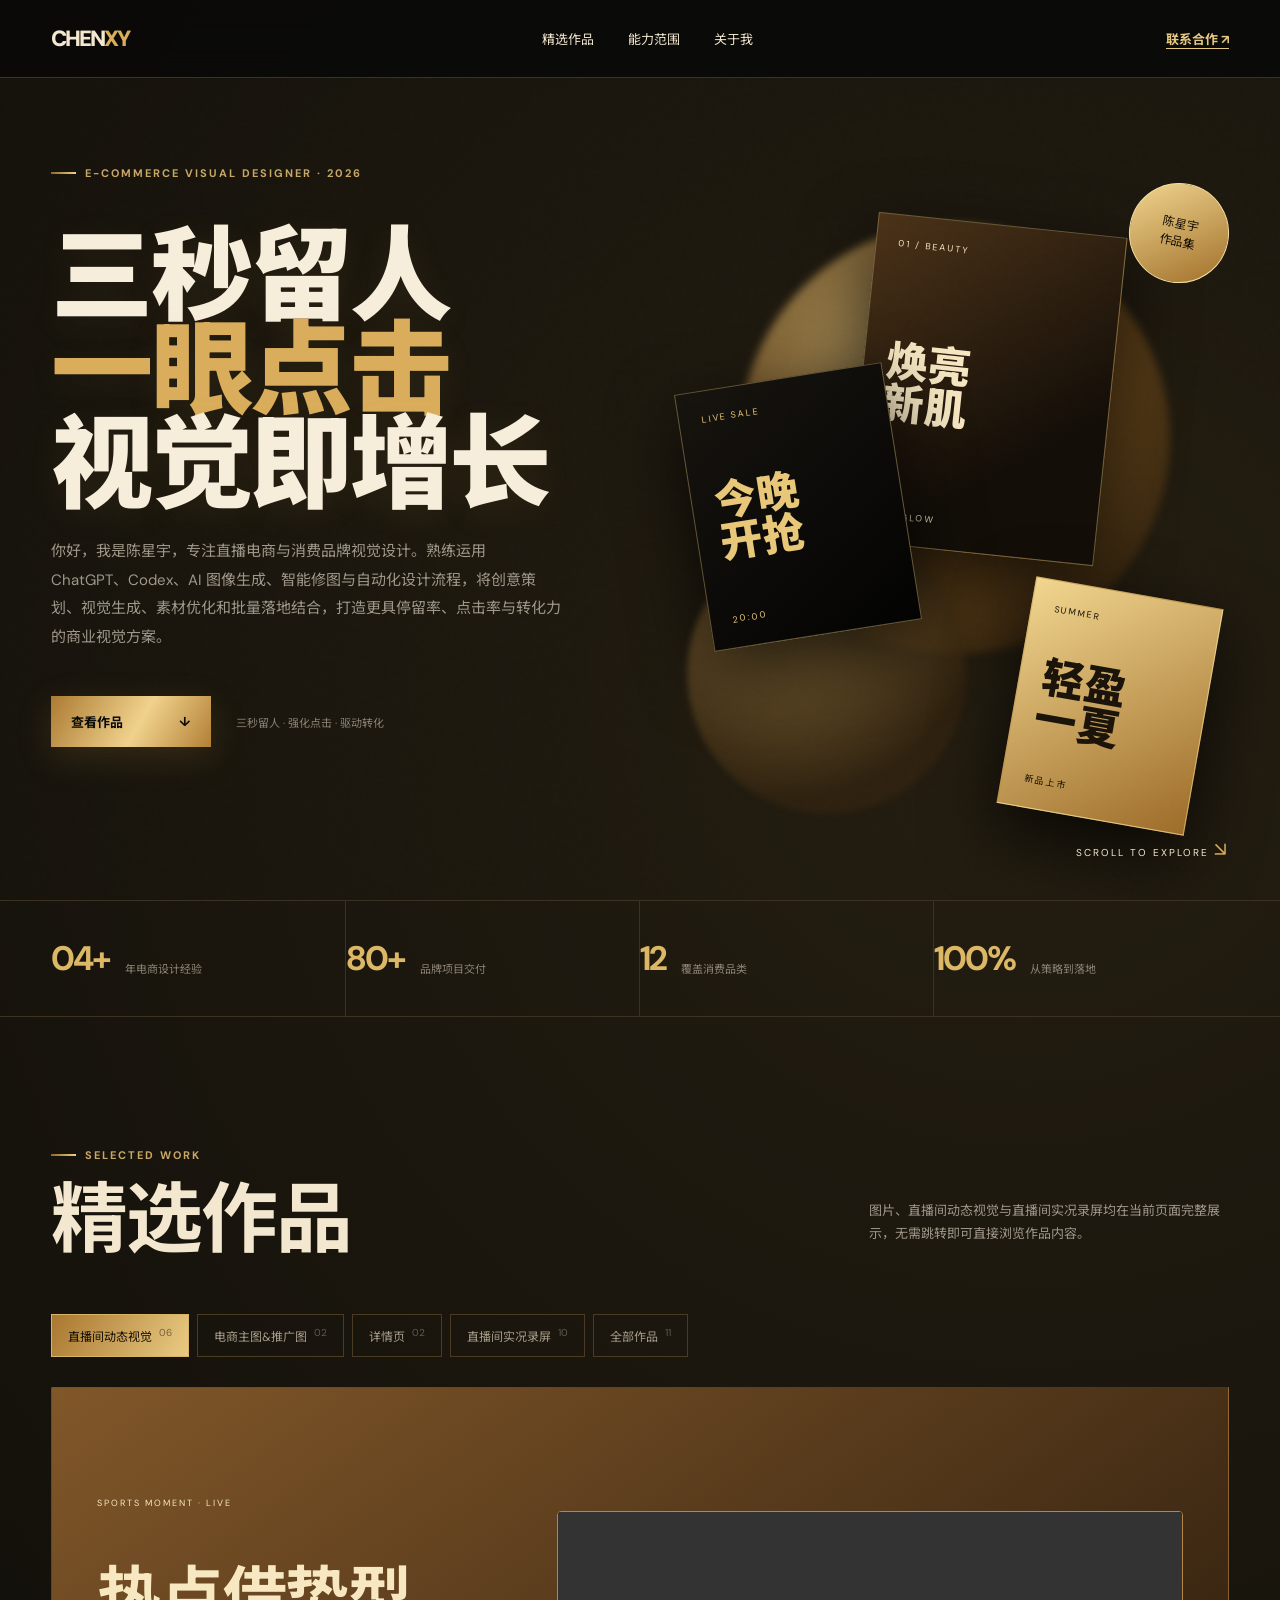
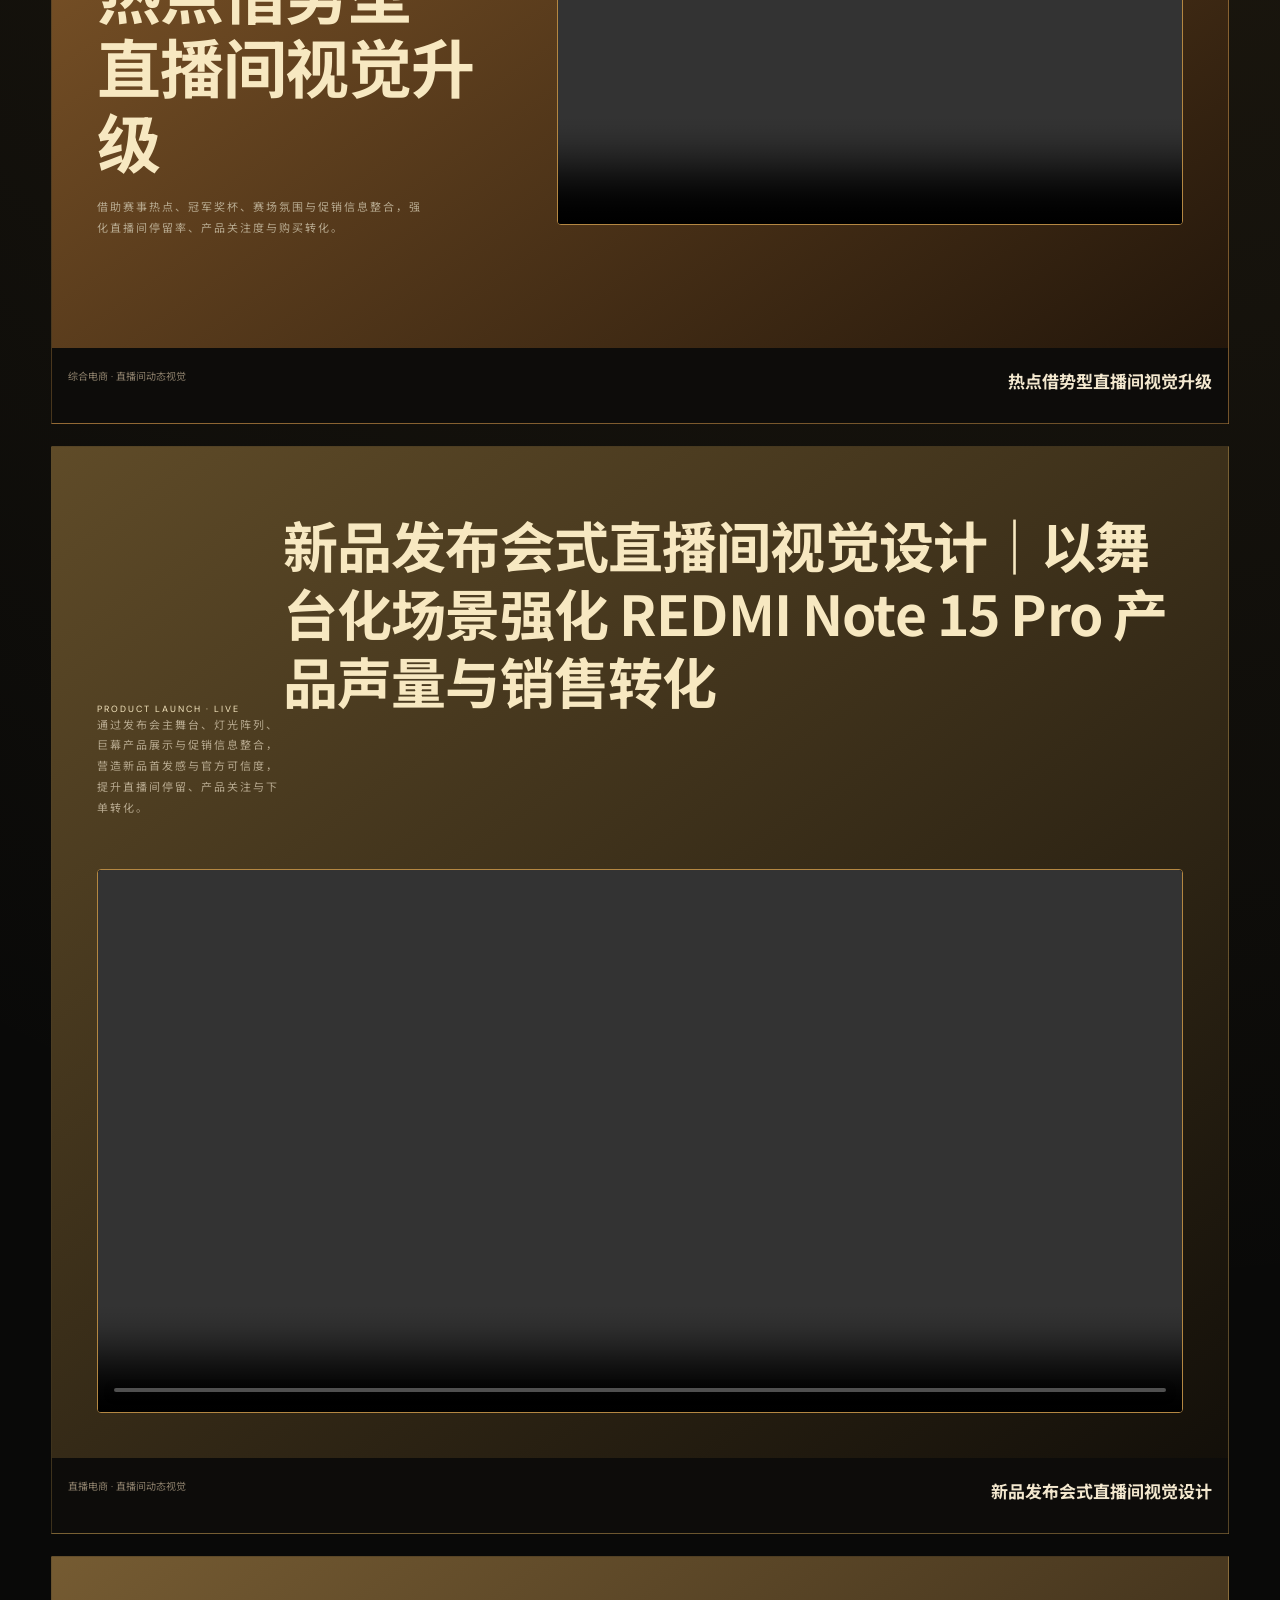
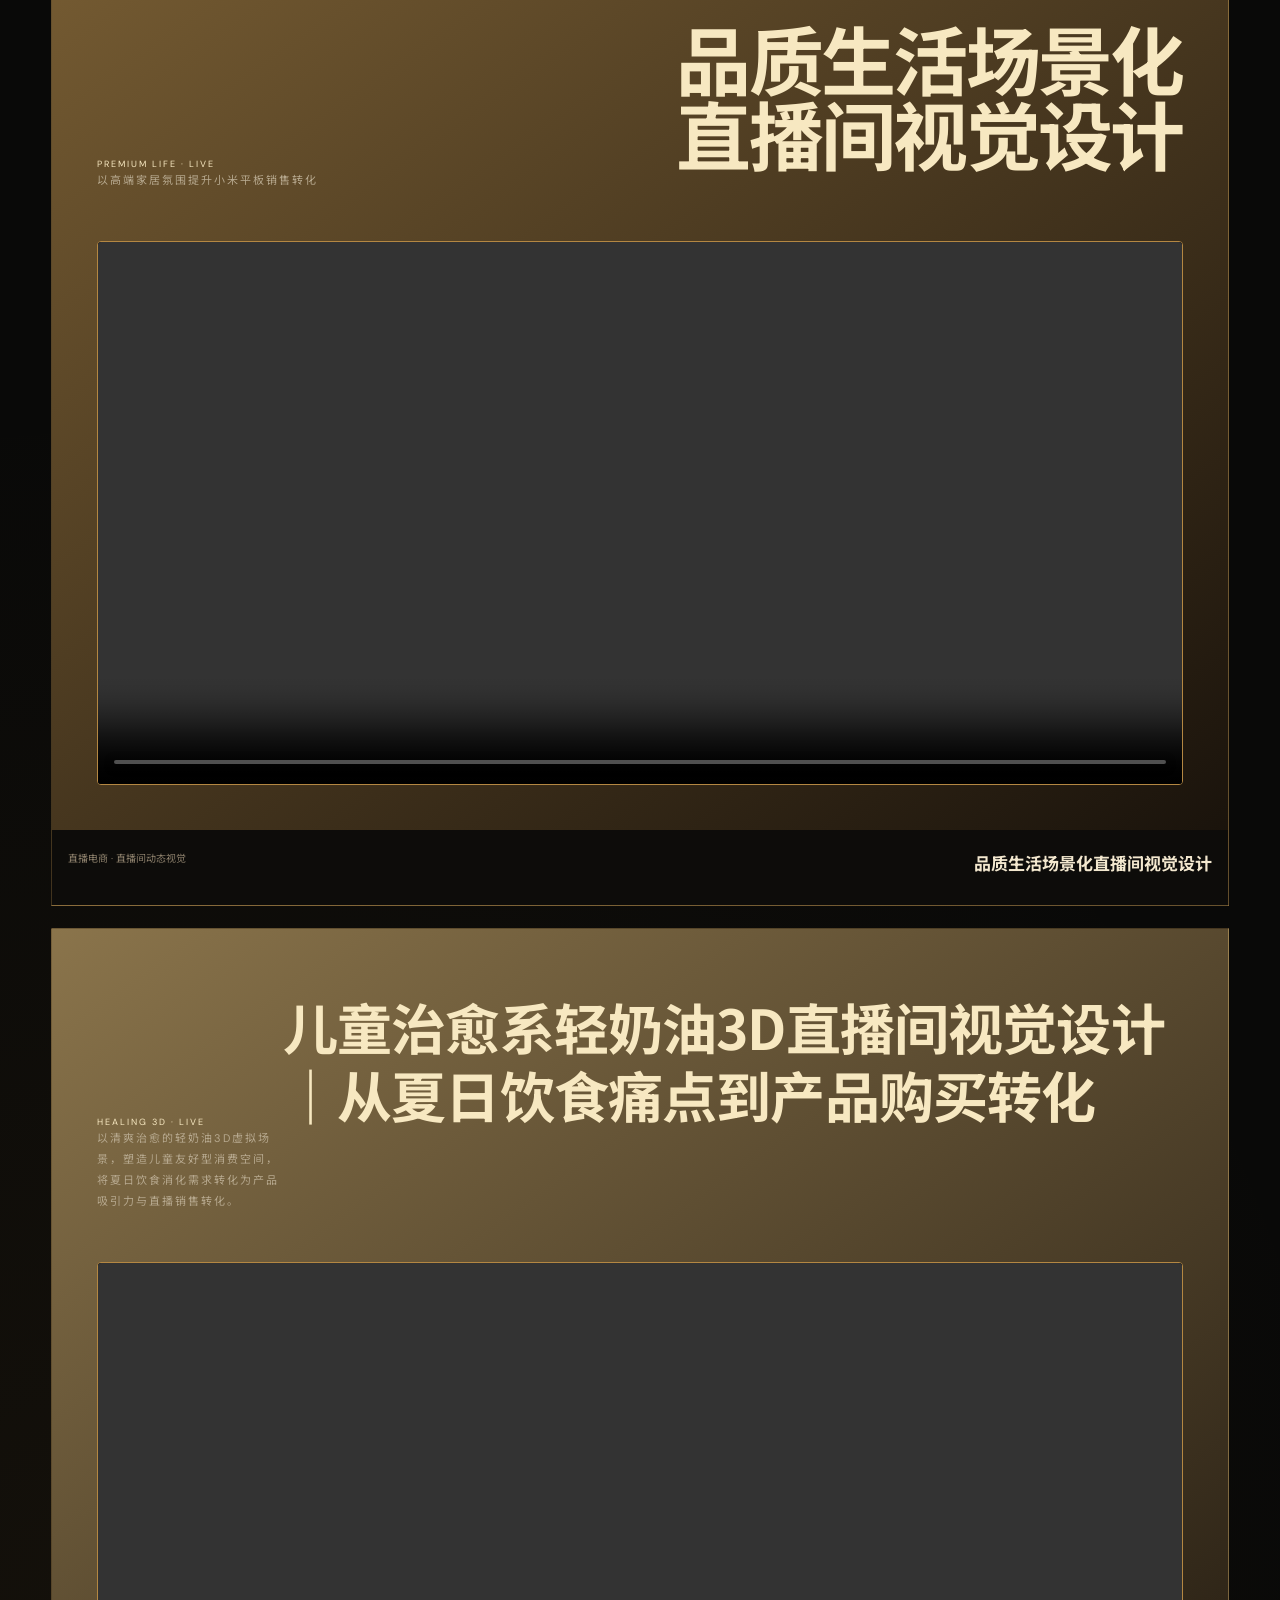
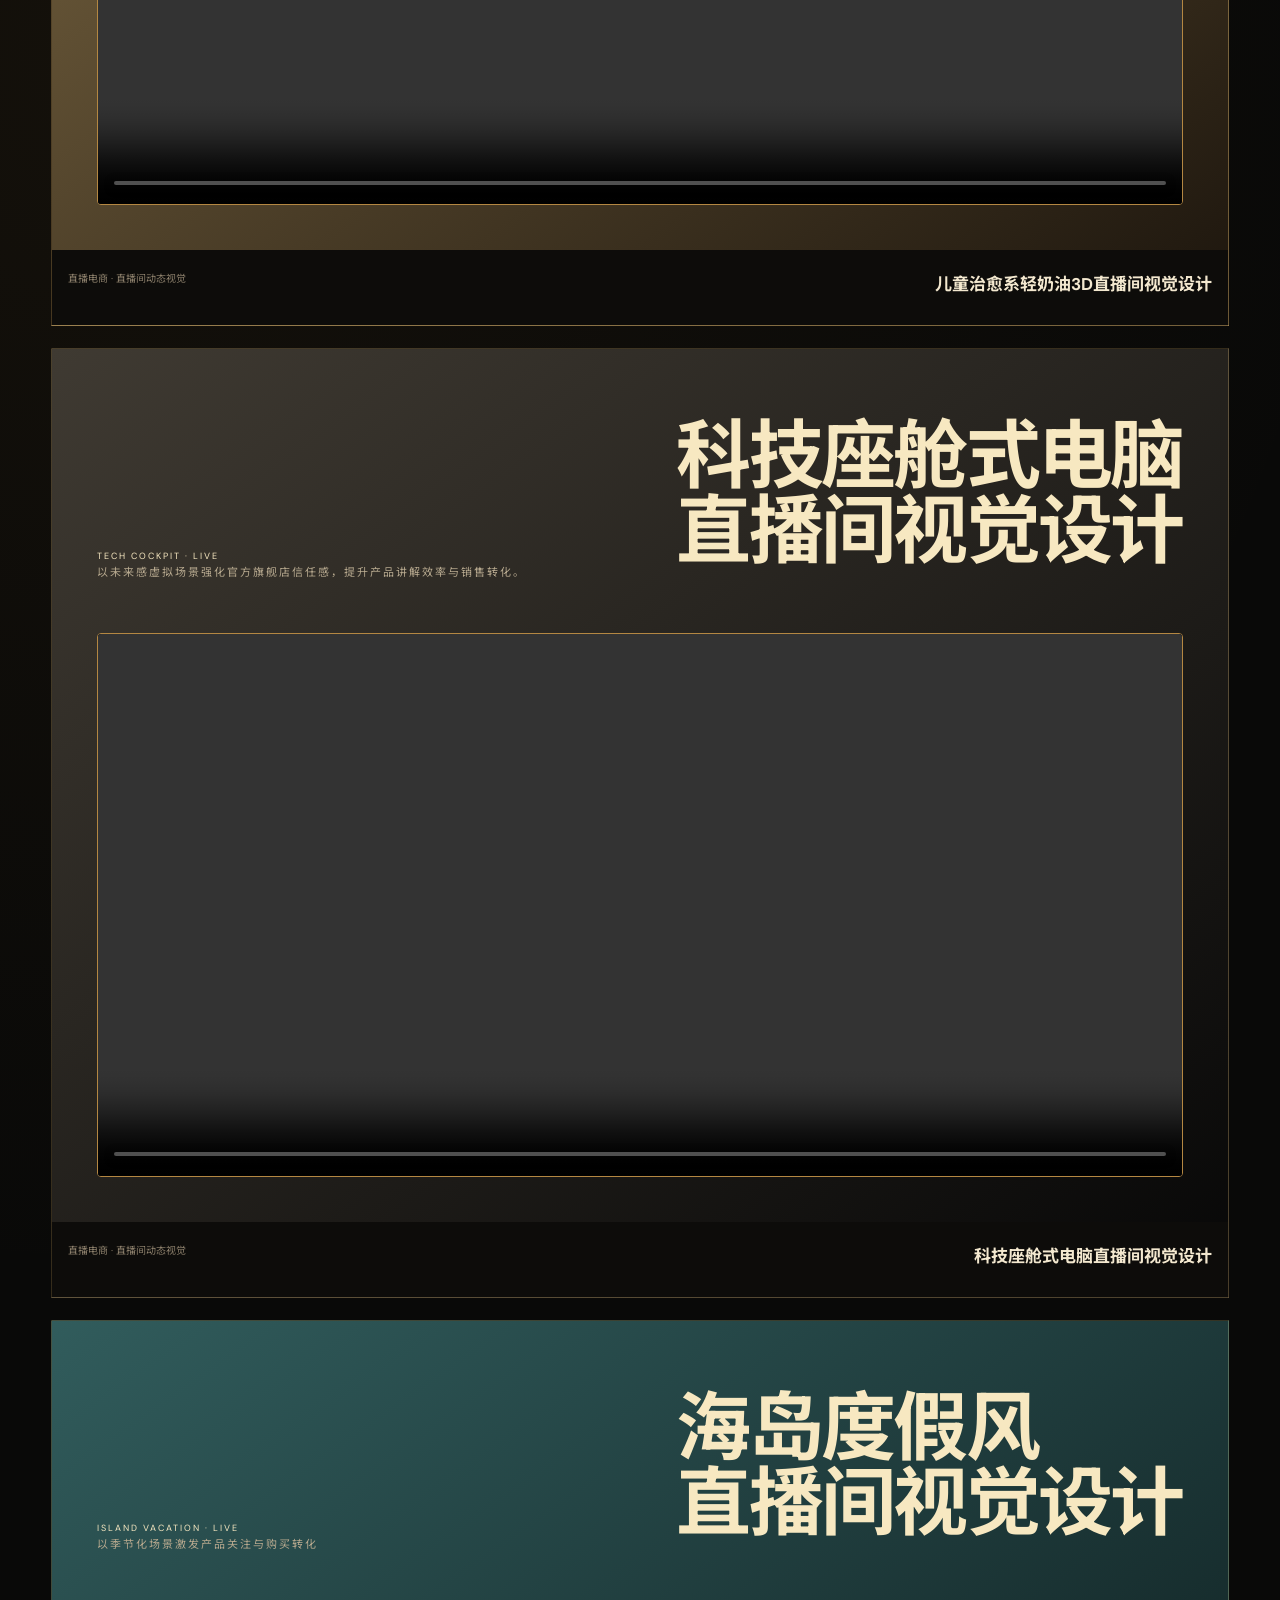
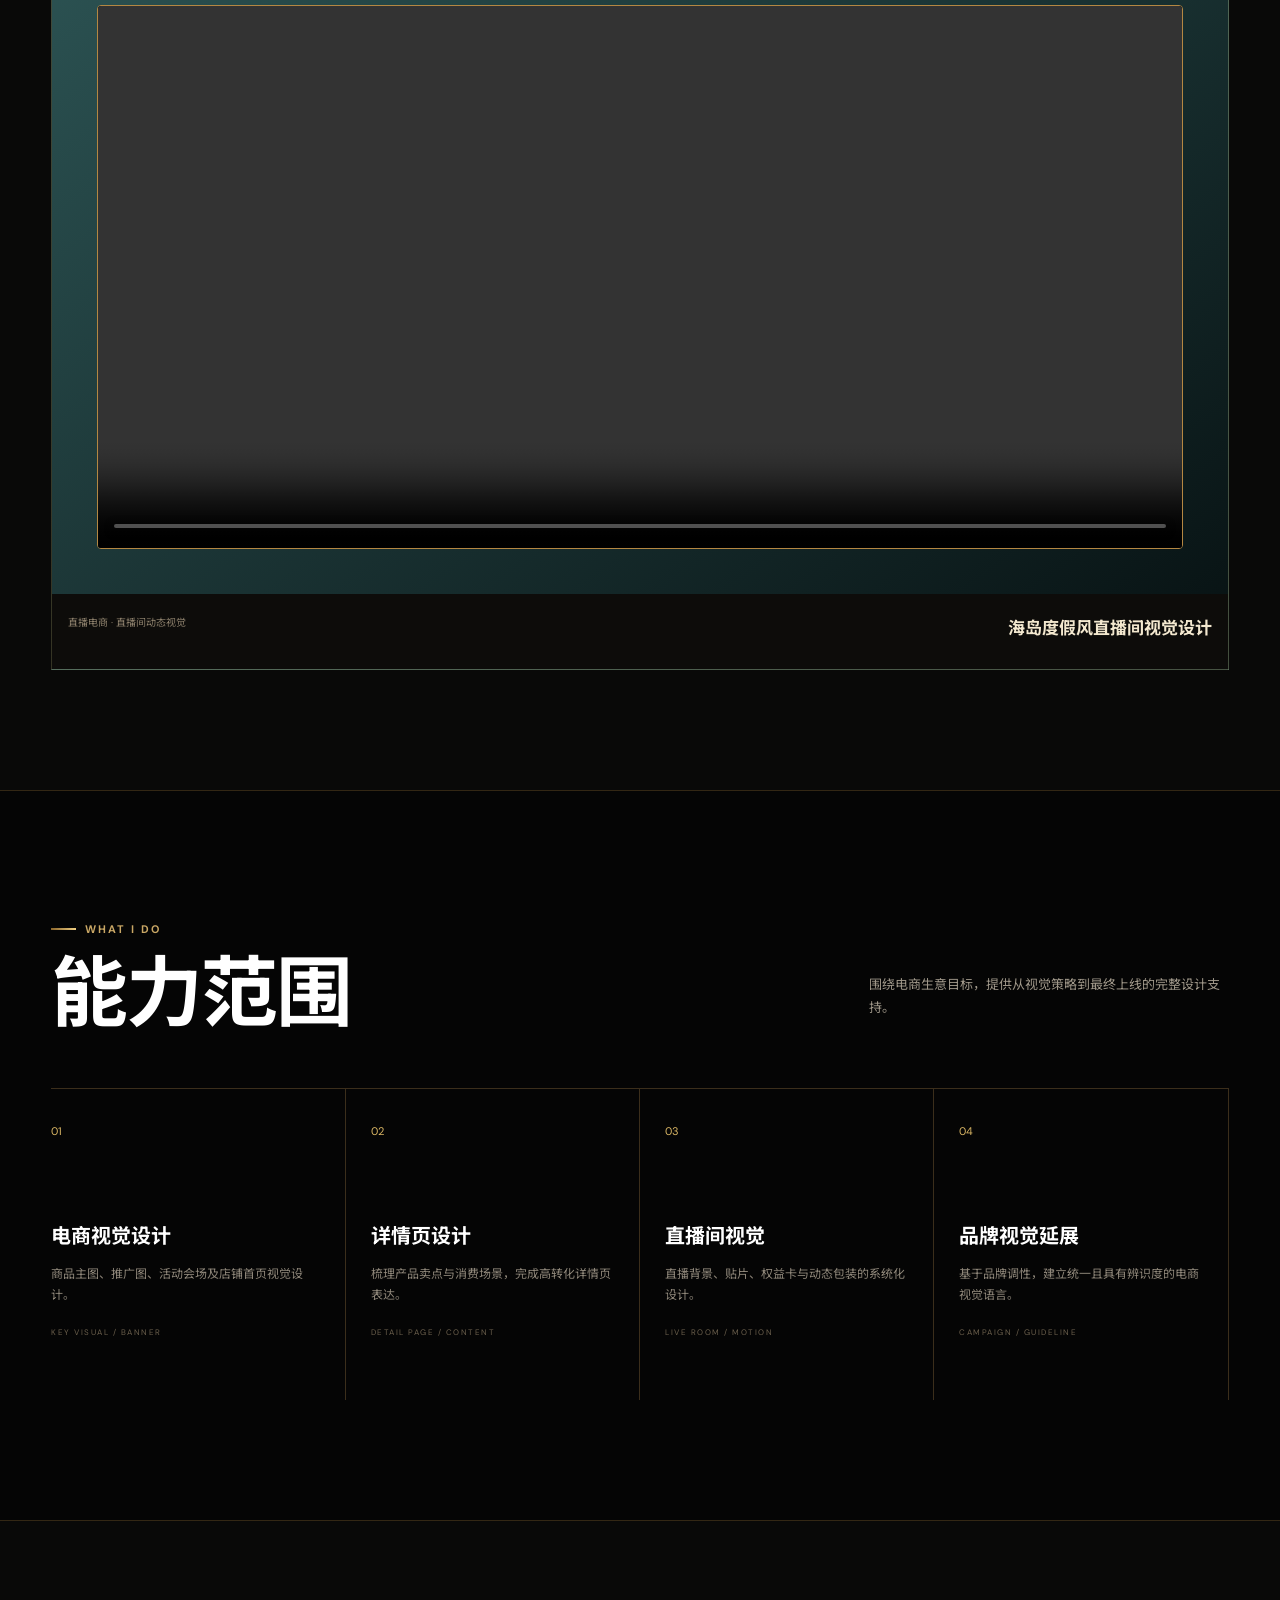
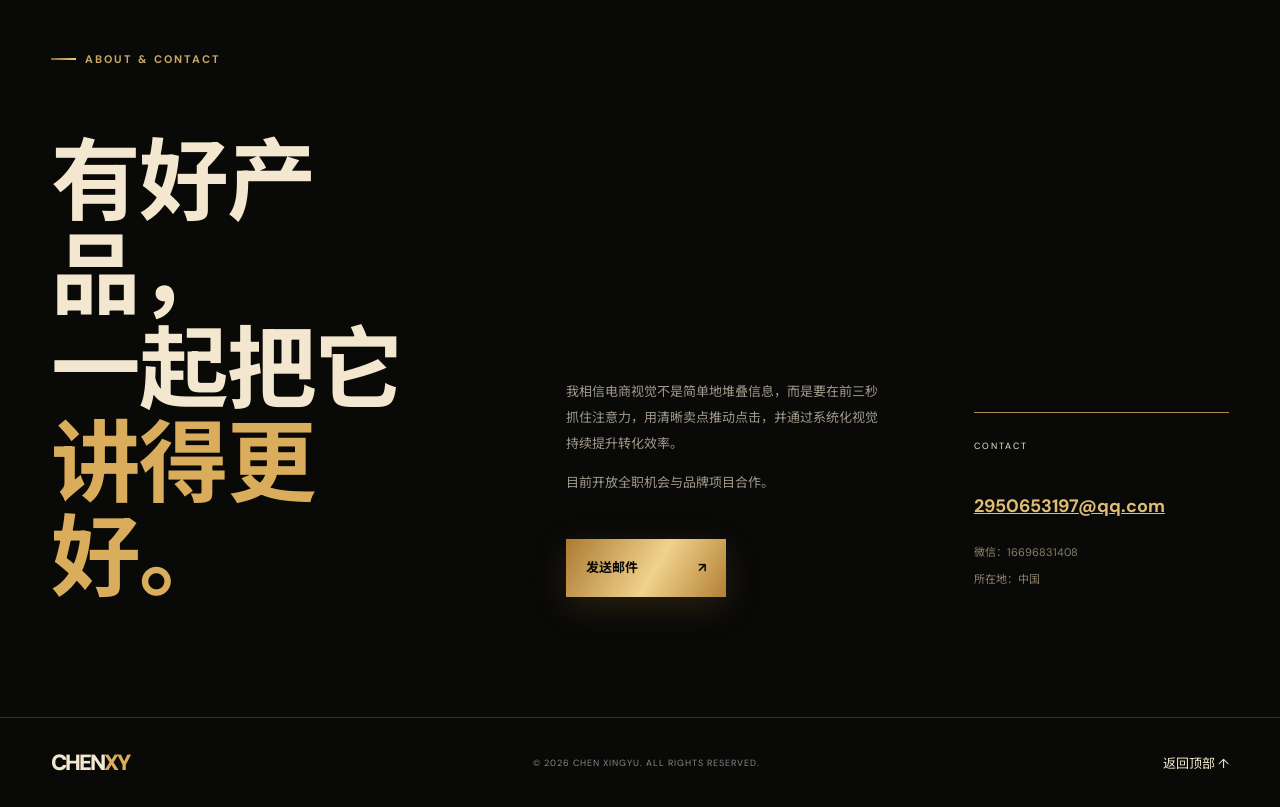
==== old/index.html @ 59b69194 "Add old portfolio version page" ====
<!DOCTYPE html>
<html lang="zh-CN">
<head>
  <meta charset="UTF-8">
  <meta name="viewport" content="width=device-width, initial-scale=1.0">
  <meta name="description" content="陈星宇｜直播电商与消费品牌视觉设计作品集">
  <title>陈星宇｜电商视觉设计作品集</title>
  <link rel="preconnect" href="https://fonts.googleapis.com">
  <link rel="preconnect" href="https://fonts.gstatic.com" crossorigin>
  <link href="https://fonts.googleapis.com/css2?family=DM+Sans:wght@400;500;600;700&family=Noto+Sans+SC:wght@400;500;600;700;900&display=swap" rel="stylesheet">
  <link rel="stylesheet" href="styles.css">
  <link rel="stylesheet" href="gold-theme.css?v=20260617-contact">
</head>
<body>
  <div class="noise"></div>
  <header class="nav-wrap">
    <a class="logo" href="#top">CHEN<span>XY</span></a>
    <nav>
      <a href="#work">精选作品</a>
      <a href="#service">能力范围</a>
      <a href="#about">关于我</a>
    </nav>
    <a class="contact-link" href="#contact" data-contact-open>联系合作 ↗</a>
  </header>

  <main id="top">
    <section class="hero">
      <div class="hero-copy">
        <p class="eyebrow"><span></span> E-COMMERCE VISUAL DESIGNER · 2026</p>
        <h1>三秒留人<br><em>一眼点击</em><br>视觉即增长</h1>
        <p class="intro">你好，我是陈星宇，专注直播电商与消费品牌视觉设计。熟练运用 ChatGPT、Codex、AI 图像生成、智能修图与自动化设计流程，将创意策划、视觉生成、素材优化和批量落地结合，打造更具停留率、点击率与转化力的商业视觉方案。</p>
        <div class="hero-actions">
          <a class="primary-btn" href="#work" data-jump-filter="video">查看作品 <b>↓</b></a>
          <span>三秒留人 · 强化点击 · 驱动转化</span>
        </div>
      </div>
      <div class="hero-visual" aria-label="作品视觉拼贴">
        <div class="orb orb-one"></div>
        <div class="orb orb-two"></div>
        <div class="float-card card-a">
          <span>01 / BEAUTY</span>
          <strong>焕亮<br>新肌</strong>
          <i>NEW GLOW</i>
        </div>
        <div class="float-card card-b">
          <span>LIVE SALE</span>
          <strong>今晚<br>开抢</strong>
          <i>20:00</i>
        </div>
        <div class="float-card card-c">
          <span>SUMMER</span>
          <strong>轻盈<br>一夏</strong>
          <i>新品上市</i>
        </div>
        <div class="hero-stamp">陈星宇<br>作品集</div>
      </div>
      <div class="scroll-note">SCROLL TO EXPLORE <span>↘</span></div>
    </section>

    <section class="numbers" aria-label="工作数据">
      <div><strong>04+</strong><span>年电商设计经验</span></div>
      <div><strong>80+</strong><span>品牌项目交付</span></div>
      <div><strong>12</strong><span>覆盖消费品类</span></div>
      <div><strong>100%</strong><span>从策略到落地</span></div>
    </section>

    <section class="work-section" id="work">
      <div class="section-head">
        <div>
          <p class="eyebrow"><span></span> SELECTED WORK</p>
          <h2>精选作品</h2>
        </div>
        <p>图片、直播间动态视觉与直播间实况录屏均在当前页面完整展示，无需跳转即可直接浏览作品内容。</p>
      </div>

      <div class="filters" role="tablist">
        <button class="active" data-filter="video">直播间动态视觉 <sup>06</sup></button>
        <button data-filter="keyvisual">电商主图&推广图 <sup>02</sup></button>
        <button data-filter="detail">详情页 <sup>02</sup></button>
        <button data-filter="liveScene">直播间实况录屏 <sup>10</sup></button>
        <button data-filter="all">全部作品 <sup>11</sup></button>
      </div>

      <div class="project-grid">
        <article class="project project-wide detail-page-project" data-category="detail">
          <div class="detail-page-showcase">
            <div class="detail-page-copy">
              <small>DETAIL PAGE · 3C DIGITAL</small>
              <b>3C数码详情页长图合集</b>
              <span>覆盖游戏本、商务本与高性能笔记本详情页，将产品卖点、硬件参数、场景利益点与购买理由进行长图化整合展示。</span>
            </div>
            <div class="detail-page-frame">
              <img src="../assets/detail-page-01.png" alt="3C 数码产品详情页长图合集">
            </div>
          </div>
          <div class="project-info"><span>3C数码 · 详情页</span><strong>笔记本电脑产品详情页长图合集</strong><i>↗</i></div>
        </article>

        <article class="project project-wide detail-carousel-project" data-category="detail">
          <div class="detail-carousel-showcase" data-carousel data-carousel-type="detail">
            <div class="detail-page-copy">
              <small>DETAIL PAGE · CAROUSEL</small>
              <b>3C详情页独立轮播</b>
              <span>外星人、戴尔、REDMI 等产品详情页长图展示，支持左右切换，并可在图片区域内滚动查看完整内容。</span>
            </div>
            <div class="detail-page-carousel-frame">
              <button class="carousel-arrow carousel-prev" type="button" aria-label="上一张">‹</button>
              <div class="detail-page-frame carousel-detail-frame">
                <img class="carousel-image" src="../assets/detail-carousel-01.png" alt="3C 产品详情页轮播展示">
              </div>
              <button class="carousel-arrow carousel-next" type="button" aria-label="下一张">›</button>
            </div>
            <div class="carousel-foot">
              <span class="carousel-count">01 / 04</span>
              <span class="drag-hint">上下拖拽查看完整长图</span>
              <div class="carousel-dots" aria-hidden="true"></div>
            </div>
          </div>
          <div class="project-info"><span>3C数码 · 详情页</span><strong>3C产品详情页长图轮播</strong><i>↗</i></div>
        </article>

        <article class="project project-wide live-scene-project" data-category="liveScene">
          <div class="live-scene-player" data-video-player>
            <div class="carousel-head">
              <small>LIVE ROOM · REAL RECORDING</small>
              <div>
                <b>直播间实况录屏</b>
                <span>真实直播间画面录屏合集，展示直播间视觉在实际售卖场景中的呈现效果。</span>
              </div>
            </div>
            <div class="live-scene-stage">
              <button class="carousel-arrow video-prev" type="button" aria-label="上一个视频">‹</button>
              <video class="live-scene-video" controls preload="metadata" playsinline>
                <source src="../assets/live-scene-01.mp4" type="video/mp4">
                当前浏览器不支持视频播放。
              </video>
              <button class="carousel-arrow video-next" type="button" aria-label="下一个视频">›</button>
            </div>
            <div class="carousel-foot">
              <span class="video-count">01 / 10</span>
              <span class="drag-hint">左右切换录屏，点击播放按钮观看</span>
              <div class="video-dots" aria-hidden="true"></div>
            </div>
          </div>
          <div class="project-info"><span>直播电商 · 直播间实况录屏</span><strong>直播间实况录屏合集</strong><i>↗</i></div>
        </article>

        <article class="project project-wide promo-carousel-project" data-category="keyvisual">
          <div class="promo-carousel" data-carousel data-carousel-type="promo">
            <div class="carousel-head">
              <small>KEY VISUAL · PROMOTION</small>
              <div>
                <b>电商主图&推广图</b>
                <span>3C数码推广图轮播展示</span>
              </div>
            </div>
            <div class="carousel-stage">
              <button class="carousel-arrow carousel-prev" type="button" aria-label="上一张">‹</button>
              <img class="carousel-image" src="../assets/promo-01.png" alt="电商主图与推广图展示">
              <button class="carousel-arrow carousel-next" type="button" aria-label="下一张">›</button>
            </div>
            <div class="carousel-foot">
              <span class="carousel-count">01 / 07</span>
              <div class="carousel-dots" aria-hidden="true"></div>
            </div>
          </div>
          <div class="project-info"><span>数码科技 · 电商主图&推广图</span><strong>小米 / REDMI 平板系列推广图轮播</strong><i>↗</i></div>
        </article>

        <article class="project project-wide promo-carousel-project main-carousel-project" data-category="keyvisual">
          <div class="promo-carousel" data-carousel data-carousel-type="main">
            <div class="carousel-head">
              <small>3C MAIN IMAGE · PRODUCT</small>
              <div>
                <b>3C主图轮播</b>
                <span>笔记本 / 平板电脑电商主图轮播展示</span>
              </div>
            </div>
            <div class="carousel-stage">
              <button class="carousel-arrow carousel-prev" type="button" aria-label="上一张">‹</button>
              <img class="carousel-image" src="../assets/main-visual-01.png" alt="3C 电商主图展示">
              <button class="carousel-arrow carousel-next" type="button" aria-label="下一张">›</button>
            </div>
            <div class="carousel-foot">
              <span class="carousel-count">01 / 07</span>
              <div class="carousel-dots" aria-hidden="true"></div>
            </div>
          </div>
          <div class="project-info"><span>数码科技 · 电商主图&推广图</span><strong>3C笔记本 / 平板电脑主图轮播</strong><i>↗</i></div>
        </article>

        <article class="project project-wide red direct-video" data-category="video">
          <div class="mock-video portrait-showcase">
            <div class="video-copy"><small>SPORTS MOMENT · LIVE</small><b>热点借势型<br>直播间视觉升级</b><span>借助赛事热点、冠军奖杯、赛场氛围与促销信息整合，强化直播间停留率、产品关注度与购买转化。</span></div>
            <div class="screen"><video class="recording-video" controls autoplay muted loop preload="metadata" playsinline><source src="../assets/live-recording.mp4" type="video/mp4">当前浏览器不支持视频播放。</video></div>
          </div>
          <div class="project-info"><span>综合电商 · 直播间动态视觉</span><strong>热点借势型直播间视觉升级</strong><i>↗</i></div>
        </article>

        <article class="project project-wide recording-two direct-video" data-category="video">
          <div class="mock-video landscape-showcase">
            <div class="video-copy"><small>PRODUCT LAUNCH · LIVE</small><b>新品发布会式直播间视觉设计｜以舞台化场景强化 REDMI Note 15 Pro 产品声量与销售转化</b><span>通过发布会主舞台、灯光阵列、巨幕产品展示与促销信息整合，营造新品首发感与官方可信度，提升直播间停留、产品关注与下单转化。</span></div>
            <div class="screen"><video class="recording-video" controls autoplay muted loop preload="metadata" playsinline><source src="../assets/live-recording-02.mp4" type="video/mp4">当前浏览器不支持视频播放。</video></div>
          </div>
          <div class="project-info"><span>直播电商 · 直播间动态视觉</span><strong>新品发布会式直播间视觉设计</strong><i>↗</i></div>
        </article>

        <article class="project project-wide recording-three direct-video" data-category="video">
          <div class="mock-video landscape-showcase">
            <div class="video-copy"><small>PREMIUM LIFE · LIVE</small><b>品质生活场景化<br>直播间视觉设计</b><span>以高端家居氛围提升小米平板销售转化</span></div>
            <div class="screen"><video class="recording-video" controls autoplay muted loop preload="metadata" playsinline><source src="../assets/live-visual-03.mp4" type="video/mp4">当前浏览器不支持视频播放。</video></div>
          </div>
          <div class="project-info"><span>直播电商 · 直播间动态视觉</span><strong>品质生活场景化直播间视觉设计</strong><i>↗</i></div>
        </article>

        <article class="project project-wide recording-four direct-video" data-category="video">
          <div class="mock-video landscape-showcase long-title-showcase">
            <div class="video-copy"><small>HEALING 3D · LIVE</small><b>儿童治愈系轻奶油3D直播间视觉设计｜从夏日饮食痛点到产品购买转化</b><span>以清爽治愈的轻奶油3D虚拟场景，塑造儿童友好型消费空间，将夏日饮食消化需求转化为产品吸引力与直播销售转化。</span></div>
            <div class="screen"><video class="recording-video" controls autoplay muted loop preload="metadata" playsinline><source src="../assets/live-visual-04.mp4" type="video/mp4">当前浏览器不支持视频播放。</video></div>
          </div>
          <div class="project-info"><span>直播电商 · 直播间动态视觉</span><strong>儿童治愈系轻奶油3D直播间视觉设计</strong><i>↗</i></div>
        </article>

        <article class="project project-wide recording-five direct-video" data-category="video">
          <div class="mock-video landscape-showcase">
            <div class="video-copy"><small>TECH COCKPIT · LIVE</small><b>科技座舱式电脑<br>直播间视觉设计</b><span>以未来感虚拟场景强化官方旗舰店信任感，提升产品讲解效率与销售转化。</span></div>
            <div class="screen"><video class="recording-video" controls autoplay muted loop preload="metadata" playsinline><source src="../assets/live-visual-05.mp4" type="video/mp4">当前浏览器不支持视频播放。</video></div>
          </div>
          <div class="project-info"><span>直播电商 · 直播间动态视觉</span><strong>科技座舱式电脑直播间视觉设计</strong><i>↗</i></div>
        </article>

        <article class="project project-wide recording-six direct-video" data-category="video">
          <div class="mock-video landscape-showcase">
            <div class="video-copy"><small>ISLAND VACATION · LIVE</small><b>海岛度假风<br>直播间视觉设计</b><span>以季节化场景激发产品关注与购买转化</span></div>
            <div class="screen"><video class="recording-video" controls autoplay muted loop preload="metadata" playsinline><source src="../assets/live-visual-06.mp4" type="video/mp4">当前浏览器不支持视频播放。</video></div>
          </div>
          <div class="project-info"><span>直播电商 · 直播间动态视觉</span><strong>海岛度假风直播间视觉设计</strong><i>↗</i></div>
        </article>

      </div>
    </section>

    <section class="service-section" id="service">
      <div class="section-head light">
        <div><p class="eyebrow"><span></span> WHAT I DO</p><h2>能力范围</h2></div>
        <p>围绕电商生意目标，提供从视觉策略到最终上线的完整设计支持。</p>
      </div>
      <div class="services">
        <article><em>01</em><h3>电商视觉设计</h3><p>商品主图、推广图、活动会场及店铺首页视觉设计。</p><span>KEY VISUAL / BANNER</span></article>
        <article><em>02</em><h3>详情页设计</h3><p>梳理产品卖点与消费场景，完成高转化详情页表达。</p><span>DETAIL PAGE / CONTENT</span></article>
        <article><em>03</em><h3>直播间视觉</h3><p>直播背景、贴片、权益卡与动态包装的系统化设计。</p><span>LIVE ROOM / MOTION</span></article>
        <article><em>04</em><h3>品牌视觉延展</h3><p>基于品牌调性，建立统一且具有辨识度的电商视觉语言。</p><span>CAMPAIGN / GUIDELINE</span></article>
      </div>
    </section>

    <section class="about-section" id="about">
      <p class="eyebrow"><span></span> ABOUT & CONTACT</p>
      <div class="about-grid">
        <h2>有好产品，<br>一起把它<br><em>讲得更好。</em></h2>
        <div class="about-copy">
          <p>我相信电商视觉不是简单地堆叠信息，而是要在前三秒抓住注意力，用清晰卖点推动点击，并通过系统化视觉持续提升转化效率。</p>
          <p>目前开放全职机会与品牌项目合作。</p>
          <a class="primary-btn" href="#contact" data-contact-open>发送邮件 <b>↗</b></a>
        </div>
        <div class="contact-card">
          <span>CONTACT</span>
          <a href="mailto:2950653197@qq.com">2950653197@qq.com</a>
          <p>微信：16696831408</p>
          <p>所在地：中国</p>
        </div>
      </div>
    </section>
  </main>

  <footer><a class="logo" href="#top">CHEN<span>XY</span></a><p>© 2026 CHEN XINGYU. ALL RIGHTS RESERVED.</p><a href="#top">返回顶部 ↑</a></footer>

  <dialog class="project-modal" id="projectModal">
    <button class="modal-close" aria-label="关闭">×</button>
    <div class="modal-visual"></div>
    <div class="modal-copy"><span class="modal-tag"></span><h2></h2><p></p><div class="modal-meta"></div></div>
  </dialog>
  <dialog class="contact-modal" id="contactModal">
    <button class="contact-close" aria-label="关闭">×</button>
    <span>CONTACT</span>
    <h2>联系合作</h2>
    <p>微信：<strong>16696831408</strong></p>
    <p>邮箱：<a href="mailto:2950653197@qq.com">2950653197@qq.com</a></p>
  </dialog>
  <script src="script.js?v=20260617-contact"></script>
</body>
</html>
---- old/styles.css ----
:root{--ink:#141414;--paper:#f2f0eb;--line:#d3d0c8;--orange:#ff5b35;--lime:#d8ff37}*{box-sizing:border-box}html{scroll-behavior:smooth}body{margin:0;background:var(--paper);color:var(--ink);font-family:"DM Sans","Noto Sans SC",sans-serif}.noise{position:fixed;inset:0;pointer-events:none;opacity:.16;z-index:20;background-image:url("data:image/svg+xml,%3Csvg viewBox='0 0 180 180' xmlns='http://www.w3.org/2000/svg'%3E%3Cfilter id='n'%3E%3CfeTurbulence type='fractalNoise' baseFrequency='.9' numOctaves='4' stitchTiles='stitch'/%3E%3C/filter%3E%3Crect width='100%25' height='100%25' filter='url(%23n)' opacity='.13'/%3E%3C/svg%3E")}.nav-wrap{height:78px;padding:0 4vw;display:flex;align-items:center;justify-content:space-between;border-bottom:1px solid var(--line);position:sticky;top:0;background:rgba(242,240,235,.9);backdrop-filter:blur(15px);z-index:10}.logo{font-size:22px;font-weight:900;letter-spacing:-2px;text-decoration:none;color:var(--ink)}.logo span{color:var(--orange)}nav{display:flex;gap:34px}nav a,.contact-link,footer a{color:var(--ink);font-size:13px;text-decoration:none}.contact-link{font-weight:700;border-bottom:1px solid}.hero{min-height:calc(100vh - 78px);padding:6vw 4vw 4vw;display:grid;grid-template-columns:1fr 1fr;position:relative;overflow:hidden}.eyebrow{font-size:11px;font-weight:700;letter-spacing:2px;display:flex;align-items:center;gap:9px}.eyebrow span{width:25px;height:2px;background:var(--orange);display:inline-block}.hero h1{font-family:"Noto Sans SC",sans-serif;font-size:clamp(62px,8vw,122px);line-height:.92;letter-spacing:-.08em;margin:40px 0 35px;font-weight:900}.hero h1 em,.about-grid h2 em{color:var(--orange);font-style:normal}.intro{max-width:510px;font-size:15px;line-height:1.9;color:#555}.hero-actions{display:flex;align-items:center;gap:25px;margin-top:45px}.primary-btn{display:inline-flex;align-items:center;justify-content:space-between;gap:45px;background:var(--ink);color:white;text-decoration:none;padding:16px 20px;min-width:160px;font-size:13px;font-weight:700}.hero-actions span{font-size:11px;color:#777}.hero-visual{position:relative;min-height:600px}.orb{position:absolute;border-radius:50%;filter:blur(3px)}.orb-one{width:430px;height:430px;background:#ffba8d;right:10%;top:10%}.orb-two{width:280px;height:280px;background:var(--lime);left:8%;bottom:5%}.float-card{position:absolute;box-shadow:0 25px 60px #463b302b;display:flex;flex-direction:column;justify-content:space-between;padding:22px;transition:transform .5s ease}.float-card span,.float-card i{font-size:9px;letter-spacing:2px;font-style:normal}.float-card strong{font-family:"Noto Sans SC";font-size:42px;line-height:1;font-weight:900}.card-a{width:250px;height:330px;right:20%;top:10%;background:#ff734b;color:#fff;transform:rotate(6deg)}.card-b{width:210px;height:260px;left:9%;top:32%;background:#201d35;color:#d8ff37;transform:rotate(-9deg)}.card-c{width:190px;height:230px;right:4%;bottom:4%;background:#e6ff69;transform:rotate(10deg)}.float-card:hover{transform:rotate(0) translateY(-10px)}.hero-stamp{position:absolute;right:0;top:4%;width:100px;height:100px;border-radius:50%;background:var(--ink);color:white;display:grid;place-items:center;text-align:center;font-size:12px;line-height:1.5;transform:rotate(12deg)}.scroll-note{position:absolute;right:4vw;bottom:3vw;font-size:10px;letter-spacing:2px}.scroll-note span{font-size:20px;color:var(--orange)}.numbers{display:grid;grid-template-columns:repeat(4,1fr);border-top:1px solid var(--line);border-bottom:1px solid var(--line);padding:0 4vw}.numbers div{padding:35px 0;border-right:1px solid var(--line);display:flex;gap:15px;align-items:flex-end}.numbers div:last-child{border:0}.numbers strong{font-size:34px;letter-spacing:-2px}.numbers span{font-size:11px;color:#777;margin-bottom:5px}.work-section,.service-section,.about-section{padding:120px 4vw}.section-head{display:flex;align-items:flex-end;justify-content:space-between;margin-bottom:55px}.section-head h2{font-size:clamp(50px,6vw,84px);letter-spacing:-.08em;line-height:1;margin:20px 0 0}.section-head>p{max-width:360px;color:#777;font-size:13px;line-height:1.8}.filters{display:flex;gap:8px;margin-bottom:30px;flex-wrap:wrap}.filters button{border:1px solid var(--line);padding:11px 16px;background:transparent;font:inherit;font-size:12px;cursor:pointer}.filters button.active{background:var(--ink);color:white;border-color:var(--ink)}.filters sup{opacity:.5;margin-left:4px}.project-grid{display:grid;grid-template-columns:repeat(2,1fr);gap:22px;align-items:start}.project{cursor:pointer;transition:opacity .3s,transform .3s}.project.hidden{display:none}.project:hover{transform:translateY(-5px)}.project>div:first-child{height:430px;position:relative;overflow:hidden}.project-tall>div:first-child{height:620px}.project-wide{grid-column:span 2}.project-wide>div:first-child{height:500px}.project-info{background:var(--paper);display:grid;grid-template-columns:1fr auto;gap:7px;padding:18px 2px 35px}.project-info span{font-size:10px;color:#777;text-transform:uppercase}.project-info strong{font-size:17px}.project-info i{grid-column:2;grid-row:1/3;font-size:22px;font-style:normal}.peach{background:#ffc6aa}.blue{background:#9ed8ee}.dark{background:#171622}.lemon{background:#dff06c}.red{background:#ef3f2c}.lavender{background:#c8b9ee}.mock-detail,.mock-kv,.mock-live{height:100%;padding:35px;display:flex;flex-direction:column;align-items:flex-start;position:relative}.mock-detail b,.mock-kv b,.mock-live b{font-family:"Noto Sans SC";font-size:55px;line-height:1.05;letter-spacing:-5px;z-index:2}.mock-detail span,.mock-kv span,.mock-live span{font-size:11px;letter-spacing:2px;margin-top:12px;z-index:2}.mini-nav{height:5px;width:100%;border-top:1px solid #6c443b;margin-bottom:80px}.bottle{width:115px;height:260px;border-radius:50px 50px 15px 15px;position:absolute;bottom:40px;right:15%;background:linear-gradient(120deg,#ffd3c5,#fb6d5d 65%,#a53538);box-shadow:inset -10px 0 20px #fff5,10px 20px 30px #be584c55}.bubble{position:absolute;border:1px solid #fff8;border-radius:50%}.b1{width:70px;height:70px;right:7%;bottom:32%}.b2{width:35px;height:35px;right:42%;bottom:12%}.mock-kv small,.mock-live small,.mock-detail small{letter-spacing:2px;font-size:9px;margin-bottom:35px}.can{position:absolute;width:115px;height:245px;border-radius:25px;background:linear-gradient(100deg,#d9ffec,#12a89e);right:12%;bottom:-25px;transform:rotate(15deg);box-shadow:12px 20px 30px #167b8166}.tube{position:absolute;width:110px;height:280px;border-radius:15px;background:linear-gradient(110deg,#fffde5,#adcb50);right:14%;bottom:-35px;transform:rotate(12deg);box-shadow:12px 20px 30px #647d3170}.mock-live{color:white}.mock-live b{color:var(--lime);font-size:68px}.live-pill{font-size:9px;background:#e93b35;padding:6px 10px;border-radius:15px;margin-bottom:35px}.stage{position:absolute;right:5%;bottom:-12%;width:50%;height:70%;border:1px solid #615e81;background:radial-gradient(circle at 50% 10%,#8f45ff,#171622 60%);clip-path:polygon(20% 0,80% 0,100% 100%,0 100%)}.lemon-inner{background:radial-gradient(circle at 90% 80%,#fffbd5,#dff06c 60%)}.compact b{font-size:51px}.candle{position:absolute;width:150px;height:180px;border-radius:70px 70px 15px 15px;background:linear-gradient(110deg,#fae8dd,#a77ccd);right:8%;bottom:0;box-shadow:0 20px 40px #654d8d55}.mock-video{height:100%;display:grid;grid-template-columns:.8fr 1.2fr;padding:45px;color:#fff}.video-copy{display:flex;flex-direction:column}.video-copy small{font-size:9px;letter-spacing:2px}.video-copy b{font-family:"Noto Sans SC";font-size:75px;line-height:1;letter-spacing:-7px;margin:45px 0 20px}.video-copy span{font-size:11px;letter-spacing:2px}.screen{position:relative;margin:0 auto;width:75%;height:100%;background:#241d25;border:8px solid #111;border-radius:15px;overflow:hidden}.screen-top{height:15%;background:linear-gradient(90deg,#ffeb42,#ff6d35)}.screen-person{position:absolute;width:46%;height:60%;border-radius:50% 50% 0 0;background:#d59878;left:27%;bottom:0}.screen-tags{position:absolute;left:5%;top:22%;display:grid;gap:10px}.screen-tags i{display:block;width:100px;height:22px;background:#ffec3f}.screen-tags i:nth-child(2){width:75px;background:#ff784d}.screen button{position:absolute;inset:0;margin:auto;width:55px;height:55px;border:0;border-radius:50%;background:#fff;color:#111;cursor:pointer}.service-section{background:#191919;color:#fff}.light .eyebrow span{background:var(--lime)}.light>p{color:#999}.services{display:grid;grid-template-columns:repeat(4,1fr);border-top:1px solid #3c3c3c}.services article{padding:30px 25px 60px 0;border-right:1px solid #3c3c3c;min-height:300px}.services article:not(:first-child){padding-left:25px}.services em{font-style:normal;color:var(--lime);font-size:11px}.services h3{font-size:20px;margin:80px 0 15px}.services p{font-size:12px;line-height:1.8;color:#999}.services span{font-size:8px;letter-spacing:1.5px;color:#666}.about-grid{display:grid;grid-template-columns:1fr .75fr .6fr;gap:7vw;align-items:end}.about-grid h2{font-family:"Noto Sans SC";font-size:clamp(55px,7vw,100px);line-height:1.05;letter-spacing:-.08em;margin:50px 0 0}.about-copy{font-size:13px;line-height:2;color:#666}.about-copy .primary-btn{margin-top:30px}.contact-card{border-top:1px solid var(--ink);padding-top:20px}.contact-card span{font-size:9px;letter-spacing:2px}.contact-card a{display:block;color:var(--ink);font-size:18px;font-weight:700;margin:40px 0 25px}.contact-card p{font-size:11px;color:#777}footer{height:90px;padding:0 4vw;border-top:1px solid var(--line);display:flex;align-items:center;justify-content:space-between}footer p{font-size:9px;color:#888;letter-spacing:1px}.project-modal{width:min(760px,90vw);padding:0;border:0;background:var(--paper);box-shadow:0 30px 80px #0006}.project-modal::backdrop{background:#111b;backdrop-filter:blur(5px)}.modal-close{position:absolute;right:15px;top:15px;width:36px;height:36px;border:0;border-radius:50%;background:#fff;font-size:20px;z-index:3;cursor:pointer}.modal-visual{height:360px;background:linear-gradient(135deg,#ff704b,#ffc8ac)}.modal-copy{padding:35px}.modal-copy span{font-size:10px;letter-spacing:2px;color:var(--orange)}.modal-copy h2{font-size:32px;margin:12px 0}.modal-copy p{font-size:13px;line-height:1.9;color:#666}.modal-meta{margin-top:25px;padding-top:20px;border-top:1px solid var(--line);font-size:11px;color:#888}@media(max-width:900px){nav{display:none}.hero{grid-template-columns:1fr;padding-top:60px}.hero-visual{min-height:500px;margin-top:30px}.scroll-note{display:none}.numbers{grid-template-columns:repeat(2,1fr)}.numbers div:nth-child(2){border-right:0}.project-grid{grid-template-columns:1fr}.project-wide{grid-column:auto}.services{grid-template-columns:repeat(2,1fr)}.about-grid{grid-template-columns:1fr}.section-head{align-items:flex-start;gap:20px;flex-direction:column}.mock-video{grid-template-columns:1fr 1fr}.video-copy b{font-size:55px}}@media(max-width:600px){.nav-wrap{height:65px}.contact-link{font-size:11px}.hero{min-height:auto;padding:55px 20px}.hero h1{font-size:64px}.hero-visual{min-height:390px}.card-a{width:180px;height:240px}.card-b{width:150px;height:190px;left:0}.card-c{width:145px;height:170px}.float-card strong{font-size:29px}.orb-one{width:280px;height:280px}.numbers{padding:0 20px}.numbers div{flex-direction:column;align-items:flex-start;gap:4px}.work-section,.service-section,.about-section{padding:80px 20px}.project>div:first-child,.project-tall>div:first-child,.project-wide>div:first-child{height:420px}.services{grid-template-columns:1fr}.services article,.services article:not(:first-child){padding:25px 0;border-right:0;border-bottom:1px solid #3c3c3c;min-height:auto}.services h3{margin:45px 0 10px}.mock-video{grid-template-columns:1fr;padding:30px}.screen{display:none}.video-copy b{font-size:65px}.mock-detail b,.mock-kv b,.mock-live b{font-size:48px}.bottle{right:7%}footer{padding:0 20px}footer p{display:none}}
---- old/gold-theme.css ----
:root {
  --ink: #f3e8cf;
  --paper: #090908;
  --line: #3b3224;
  --orange: #d9ad5b;
  --lime: #f0cf83;
}

body {
  background:
    radial-gradient(circle at 80% 8%, rgba(201, 155, 72, .14), transparent 27%),
    radial-gradient(circle at 10% 55%, rgba(151, 105, 39, .08), transparent 25%),
    #090908;
  color: var(--ink);
}

.noise { opacity: .23; mix-blend-mode: soft-light; }
.nav-wrap {
  background: rgba(9, 9, 8, .9);
  border-color: var(--line);
}
.logo, nav a, .contact-link, footer a { color: var(--ink); }
.logo span, .hero h1 em, .about-grid h2 em, .scroll-note span { color: #d9ad5b; }
.contact-link { color: #e4c781; }
.eyebrow { color: #c9a765; }
.eyebrow span, .light .eyebrow span {
  background: linear-gradient(90deg, #8c672c, #f0cf83);
}
.hero h1 {
  color: #f6eddb;
  text-shadow: 0 8px 35px rgba(224, 179, 91, .08);
  letter-spacing: -.025em;
}
.section-head h2 { letter-spacing: -.025em; }
.about-grid h2 { letter-spacing: -.025em; }
.float-card strong { letter-spacing: .02em; }
.mock-detail b,
.mock-kv b,
.mock-live b {
  letter-spacing: -.035em;
}
.video-copy b {
  letter-spacing: -.035em;
}
.intro, .section-head > p, .about-copy { color: #9f9789; }
.primary-btn {
  color: #0b0b09;
  background: linear-gradient(120deg, #ac7a32, #f0d28c 55%, #b37f35);
  box-shadow: 0 10px 35px rgba(188, 137, 54, .18);
}
.hero-actions span, .numbers span { color: #8c8374; }
.orb-one {
  background: radial-gradient(circle at 35% 30%, #e6c57d, #7d541f 52%, #160f07);
  filter: blur(4px);
  opacity: .72;
}
.orb-two {
  background: radial-gradient(circle at 35% 25%, #b9914b, #362510 70%);
  opacity: .65;
}
.float-card {
  border: 1px solid rgba(240, 207, 131, .38);
  box-shadow: 0 25px 70px #000b;
}
.card-a {
  color: #f6e7c2;
  background: linear-gradient(145deg, #4b3218, #130e08 70%);
}
.card-b {
  color: #e9c779;
  background: linear-gradient(145deg, #17140f, #030303);
}
.card-c {
  color: #1b140a;
  background: linear-gradient(145deg, #f1d68f, #9d6c29);
}
.hero-stamp {
  color: #181006;
  background: linear-gradient(145deg, #f2d891, #9f6d27);
  border: 1px solid #f5dda2;
}
.numbers, footer { border-color: var(--line); }
.numbers div { border-color: var(--line); }
.numbers strong { color: #dbb766; }
.filters button {
  color: #a79c8a;
  border-color: #4b3b23;
}
.filters button:hover { color: #efd28c; border-color: #ad7f39; }
.filters button.active {
  color: #130e06;
  border-color: #d8b466;
  background: linear-gradient(120deg, #a97730, #eacb82);
}
.project { border: 1px solid rgba(214, 174, 98, .22); }
.project:hover {
  transform: translateY(-7px);
  border-color: rgba(234, 199, 128, .65);
  box-shadow: 0 20px 55px #0008;
}
.project { cursor: default; }
.project-grid {
  grid-template-columns: repeat(2, minmax(0, 1fr));
}
.project,
.project > div,
.project-info,
.promo-carousel,
.carousel-head,
.carousel-stage {
  min-width: 0;
}
.project-info span,
.project-info strong,
.carousel-head span,
.carousel-head b,
.video-copy b,
.video-copy span {
  overflow-wrap: anywhere;
}
.project-info i { display: none; }
.direct-video > div:first-child {
  height: auto;
  min-height: 560px;
  overflow: visible;
}
.direct-video .mock-video {
  gap: 42px;
  align-items: center;
}
.direct-video .screen {
  width: 100%;
  height: auto;
  max-height: 720px;
  border-width: 1px;
  border-radius: 4px;
  background: #050505;
}
.direct-video .recording-video {
  width: 100%;
  height: auto;
  max-height: 720px;
  object-fit: contain;
}
.promo-carousel-project > div:first-child {
  height: auto;
  min-height: 680px;
}
.promo-carousel {
  padding: 34px;
  background:
    radial-gradient(circle at 80% 10%, rgba(222, 184, 97, .18), transparent 28%),
    linear-gradient(145deg, #15120d, #050505);
}
.main-carousel-project .promo-carousel {
  background:
    radial-gradient(circle at 20% 12%, rgba(122, 86, 214, .18), transparent 30%),
    radial-gradient(circle at 86% 18%, rgba(222, 184, 97, .16), transparent 28%),
    linear-gradient(145deg, #17131e, #050505);
}
.live-scene-project > div:first-child {
  height: auto;
  min-height: 720px;
}
.live-scene-player {
  padding: 34px;
  background:
    radial-gradient(circle at 14% 16%, rgba(93, 129, 255, .17), transparent 30%),
    radial-gradient(circle at 88% 12%, rgba(217, 173, 91, .16), transparent 24%),
    linear-gradient(145deg, #11131b, #050505);
}
.live-scene-stage {
  position: relative;
  display: grid;
  place-items: center;
  min-height: 560px;
  margin-top: 26px;
  background: #050505;
  border: 1px solid rgba(217, 173, 91, .35);
  overflow: hidden;
}
.live-scene-video {
  display: block;
  width: 100%;
  max-height: 720px;
  object-fit: contain;
  background: #050505;
}
.live-scene-stage .video-prev { left: 18px; }
.live-scene-stage .video-next { right: 18px; }
.video-dots {
  display: flex;
  gap: 8px;
}
.video-dots i {
  width: 22px;
  height: 2px;
  background: #4f412c;
}
.video-dots i.active {
  background: #f0cf83;
}
.detail-page-project > div:first-child {
  height: auto;
  min-height: 760px;
}
.detail-carousel-project > div:first-child {
  height: auto;
  min-height: 760px;
}
.detail-page-showcase {
  padding: 34px;
  display: grid;
  grid-template-columns: .55fr 1.45fr;
  gap: 34px;
  align-items: stretch;
  background:
    radial-gradient(circle at 12% 10%, rgba(82, 137, 255, .18), transparent 28%),
    radial-gradient(circle at 92% 18%, rgba(217, 173, 91, .13), transparent 24%),
    linear-gradient(145deg, #11131b, #050505);
}
.detail-carousel-showcase {
  padding: 34px;
  display: grid;
  grid-template-columns: minmax(260px, .65fr) minmax(0, 766px);
  grid-template-rows: auto auto;
  gap: 24px 34px;
  align-items: stretch;
  background:
    radial-gradient(circle at 20% 12%, rgba(113, 79, 231, .18), transparent 28%),
    radial-gradient(circle at 90% 16%, rgba(217, 173, 91, .14), transparent 24%),
    linear-gradient(145deg, #11131b, #050505);
}
.detail-carousel-showcase .detail-page-copy {
  grid-row: 1 / 3;
}
.detail-page-carousel-frame {
  position: relative;
  min-width: 0;
  width: min(100%, 766px);
  justify-self: center;
}
.carousel-detail-frame {
  height: 760px;
  max-height: 760px;
  width: min(100%, 766px);
  overflow-y: auto;
  overflow-x: hidden;
  cursor: grab;
  scrollbar-color: #d9ad5b #15120d;
  scrollbar-width: thin;
  touch-action: pan-y;
}
.carousel-detail-frame.dragging {
  cursor: grabbing;
  user-select: none;
}
.carousel-detail-frame img {
  width: 100%;
  max-width: 750px;
  margin-left: 0;
  transform: none;
}
.detail-page-carousel-frame .carousel-arrow {
  position: absolute;
}
.detail-page-carousel-frame .carousel-prev { left: 14px; }
.detail-page-carousel-frame .carousel-next { right: 14px; }
.detail-carousel-showcase .carousel-foot {
  grid-column: 2;
  margin-top: 0;
}
.detail-carousel-showcase .drag-hint {
  color: #8d806c;
  font-size: 11px;
  letter-spacing: 1px;
}
.detail-page-copy {
  display: flex;
  flex-direction: column;
  justify-content: flex-end;
  min-width: 0;
}
.detail-page-copy small {
  color: #c9a765;
  font-size: 9px;
  letter-spacing: 2px;
  margin-bottom: 30px;
}
.detail-page-copy b {
  font-family: "Noto Sans SC", sans-serif;
  font-size: clamp(38px, 5vw, 70px);
  line-height: 1.14;
  letter-spacing: -.025em;
  color: #f6e7c2;
}
.detail-page-copy span {
  margin-top: 20px;
  max-width: 440px;
  color: #a99c86;
  font-size: 13px;
  line-height: 1.9;
}
.detail-page-frame {
  max-height: 860px;
  overflow-y: auto;
  background: #030303;
  border: 1px solid rgba(217, 173, 91, .35);
  box-shadow: inset 0 0 0 1px rgba(255,255,255,.03);
}
.detail-page-frame img {
  display: block;
  width: 100%;
  height: auto;
}
.carousel-head {
  display: flex;
  align-items: flex-end;
  justify-content: space-between;
  gap: 30px;
  margin-bottom: 26px;
}
.carousel-head small {
  color: #c9a765;
  font-size: 9px;
  letter-spacing: 2px;
}
.carousel-head b {
  display: block;
  font-family: "Noto Sans SC", sans-serif;
  font-size: clamp(38px, 5vw, 70px);
  line-height: 1.12;
  letter-spacing: -.025em;
  color: #f6e7c2;
}
.carousel-head span {
  display: block;
  margin-top: 10px;
  color: #9f927d;
  font-size: 12px;
  letter-spacing: 1px;
}
.carousel-stage {
  position: relative;
  display: grid;
  place-items: center;
  min-height: 560px;
  background: #080807;
  border: 1px solid rgba(217, 173, 91, .35);
  overflow: hidden;
}
.carousel-image {
  display: block;
  width: 100%;
  max-height: 780px;
  object-fit: contain;
  background: #050505;
}
.carousel-detail-frame .carousel-image {
  width: 750px;
  height: auto;
  max-height: none;
  max-width: 750px;
  object-fit: initial;
  margin-left: 0;
  transform: none;
}
.carousel-arrow {
  position: absolute;
  top: 50%;
  z-index: 2;
  width: 52px;
  height: 52px;
  border: 1px solid rgba(240, 207, 131, .55);
  border-radius: 50%;
  color: #f0d28c;
  background: rgba(5, 5, 5, .68);
  font-size: 42px;
  line-height: 1;
  cursor: pointer;
  transform: translateY(-50%);
  transition: background .2s ease, transform .2s ease;
}
.carousel-arrow:hover {
  background: rgba(172, 122, 50, .88);
  color: #090908;
  transform: translateY(-50%) scale(1.05);
}
.carousel-prev { left: 18px; }
.carousel-next { right: 18px; }
.carousel-foot {
  display: flex;
  align-items: center;
  justify-content: space-between;
  gap: 20px;
  margin-top: 18px;
}
.carousel-count {
  color: #d9ad5b;
  font-size: 12px;
  letter-spacing: 2px;
}
.carousel-dots {
  display: flex;
  gap: 8px;
}
.carousel-dots i {
  width: 28px;
  height: 2px;
  background: #4f412c;
}
.carousel-dots i.active {
  background: #f0cf83;
}
.landscape-showcase {
  grid-template-columns: 1fr;
}
.landscape-showcase .video-copy {
  display: grid;
  grid-template-columns: 1fr auto;
  align-items: end;
  width: 100%;
}
.landscape-showcase .video-copy b {
  margin: 18px 0 0;
}
.recording-two .video-copy b {
  font-size: clamp(34px, 4.3vw, 58px);
  line-height: 1.24;
  letter-spacing: -.015em;
  max-width: 900px;
}
.landscape-showcase .video-copy span {
  align-self: end;
  margin-bottom: 8px;
  max-width: 560px;
  line-height: 1.9;
  color: #b6a88e;
}
.portrait-showcase .video-copy b {
  font-size: clamp(42px, 5vw, 72px);
  letter-spacing: -.02em;
  line-height: 1.16;
}
.portrait-showcase .video-copy span {
  max-width: 330px;
  line-height: 1.9;
  color: #b6a88e;
}
.long-title-showcase .video-copy b {
  font-size: clamp(34px, 4.3vw, 58px);
  line-height: 1.24;
  letter-spacing: -.015em;
  max-width: 900px;
}
.project-info { background: #0d0c0a; padding: 20px 16px 30px; }
.project-info span, .modal-meta, .contact-card p { color: #8d806c; }
.project-info i { color: #d9ad5b; }
.peach { background: linear-gradient(145deg, #ad824c, #4e3016); }
.blue { background: linear-gradient(145deg, #706044, #21190e); }
.dark { background: linear-gradient(145deg, #292116, #050505); }
.lemon { background: linear-gradient(145deg, #d4b86e, #5e441e); }
.red { background: linear-gradient(145deg, #815729, #1e1309); }
.recording-two { background: linear-gradient(145deg, #5f4b28, #100d08); }
.recording-three { background: linear-gradient(145deg, #755b32, #16100a); }
.recording-four { background: linear-gradient(145deg, #8a744b, #1c150d); }
.recording-five { background: linear-gradient(145deg, #3f3a32, #070707); }
.recording-six { background: linear-gradient(145deg, #315c5c, #071112); }
.lavender { background: linear-gradient(145deg, #8b7651, #322719); }
.mock-detail, .mock-kv, .mock-live, .mock-video { color: #f7e8c1; }
.mock-live b { color: #e9c66f; }
.live-pill { background: #bd8b3e; color: #0c0905; }
.lemon-inner { background: radial-gradient(circle at 90% 80%, #a47c37, transparent 65%); }
.can, .tube, .candle, .bottle {
  filter: sepia(.7) saturate(.75);
  box-shadow: 12px 20px 38px #0008;
}
.screen { border-color: #b48742; }
.recording-video, .modal-video {
  width: 100%;
  height: 100%;
  display: block;
  object-fit: contain;
  background: #050505;
}
.modal-video { object-fit: contain; }
.screen-top { background: linear-gradient(90deg, #6d471b, #e1bb6a); }
.screen-tags i { background: #e7c577; }
.screen-tags i:nth-child(2) { background: #9e6d2c; }
.screen button { background: #e6c77d; color: #140e05; }
.service-section { background: #050505; border-block: 1px solid #332714; }
.services { border-color: #3b2e1b; }
.services article, .services article:not(:first-child) { border-color: #3b2e1b; }
.services em { color: #dcb866; }
.services p { color: #8e8679; }
.services span { color: #6c604d; }
.contact-card { border-color: #b38947; }
.contact-card a { color: #dfbd72; }
.project-modal {
  color: #f0e4cc;
  background: #100e0a;
  border: 1px solid #8d6935;
}
.contact-modal {
  width: min(460px, 90vw);
  padding: 36px;
  color: #f0e4cc;
  background:
    radial-gradient(circle at 80% 10%, rgba(217, 173, 91, .18), transparent 32%),
    #100e0a;
  border: 1px solid #8d6935;
  box-shadow: 0 30px 80px #0008;
}
.contact-modal::backdrop {
  background: #050505cc;
  backdrop-filter: blur(5px);
}
.contact-close {
  position: absolute;
  right: 15px;
  top: 15px;
  width: 36px;
  height: 36px;
  border: 0;
  border-radius: 50%;
  background: #d9b66c;
  color: #100b04;
  font-size: 20px;
  cursor: pointer;
}
.contact-modal span {
  color: #d9ad5b;
  font-size: 10px;
  letter-spacing: 2px;
}
.contact-modal h2 {
  margin: 16px 0 26px;
  font-family: "Noto Sans SC", sans-serif;
  font-size: 38px;
  letter-spacing: -.025em;
}
.contact-modal p {
  margin: 14px 0;
  color: #b8ac96;
  font-size: 16px;
}
.contact-modal strong,
.contact-modal a {
  color: #f0cf83;
  text-decoration: none;
}
.modal-close { background: #d9b66c; color: #100b04; }
.modal-copy p { color: #a29887; }
.modal-copy span { color: #dfb75f; }
.modal-meta { border-color: #4a3921; }
@media(max-width: 900px) {
  .project-grid { grid-template-columns: minmax(0, 1fr); }
  .direct-video .mock-video,
  .portrait-showcase,
  .landscape-showcase {
    grid-template-columns: 1fr;
  }
  .direct-video > div:first-child { min-height: auto; }
  .direct-video .screen { display: block; }
  .direct-video .video-copy b { margin: 22px 0 12px; }
  .landscape-showcase .video-copy { display: flex; }
  .detail-page-showcase { grid-template-columns: 1fr; }
  .detail-page-project > div:first-child { min-height: auto; }
  .detail-carousel-showcase { grid-template-columns: 1fr; }
  .detail-carousel-showcase .detail-page-copy { grid-row: auto; }
  .detail-carousel-showcase .carousel-foot { grid-column: auto; }
  .detail-carousel-project > div:first-child { min-height: auto; }
}

@media(max-width: 600px) {
  .direct-video > div:first-child { height: auto !important; }
  .direct-video .mock-video { padding: 22px; gap: 22px; }
  .direct-video .screen { display: block; width: 100%; }
  .direct-video .recording-video { display: block; width: 100%; height: auto; max-height: 620px; }
  .promo-carousel { padding: 22px; }
  .live-scene-player { padding: 22px; }
  .live-scene-project > div:first-child { min-height: auto; }
  .live-scene-stage { min-height: 330px; }
  .live-scene-video { max-height: 620px; }
  .promo-carousel-project > div:first-child { min-height: auto; }
  .carousel-head { display: block; }
  .carousel-stage { min-height: 330px; }
  .carousel-arrow { width: 42px; height: 42px; font-size: 34px; }
  .carousel-prev { left: 10px; }
  .carousel-next { right: 10px; }
  .detail-page-showcase { padding: 22px; }
  .detail-carousel-showcase { padding: 22px; }
  .detail-page-frame { max-height: 620px; }
  .carousel-detail-frame {
    height: 620px;
    max-height: 620px;
  }
  .carousel-detail-frame img {
    width: 100%;
  }
  .carousel-detail-frame .carousel-image {
    width: 100%;
    max-height: none;
  }
  .hero h1 { letter-spacing: -.035em; line-height: 1; }
  .section-head h2, .about-grid h2 { letter-spacing: -.035em; }
  .mock-detail b, .mock-kv b, .mock-live b, .video-copy b { letter-spacing: -.04em; }
}
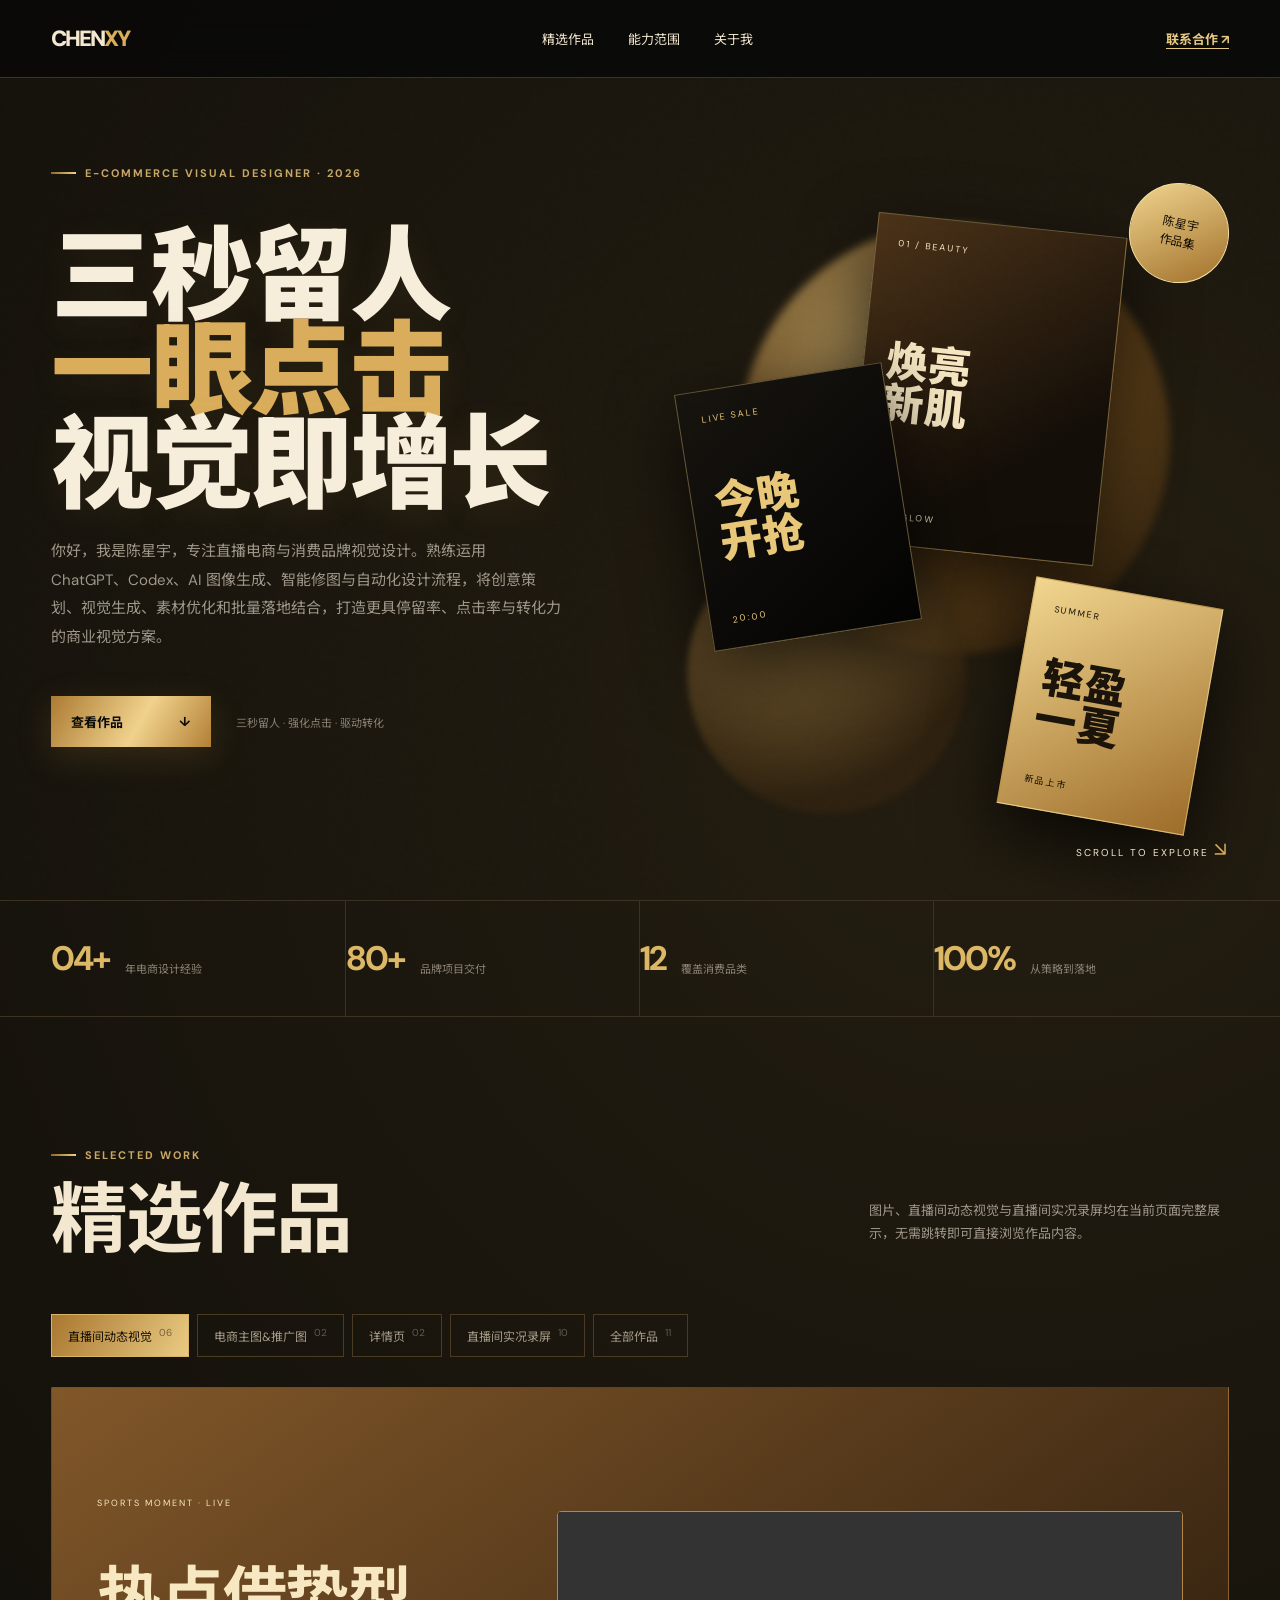
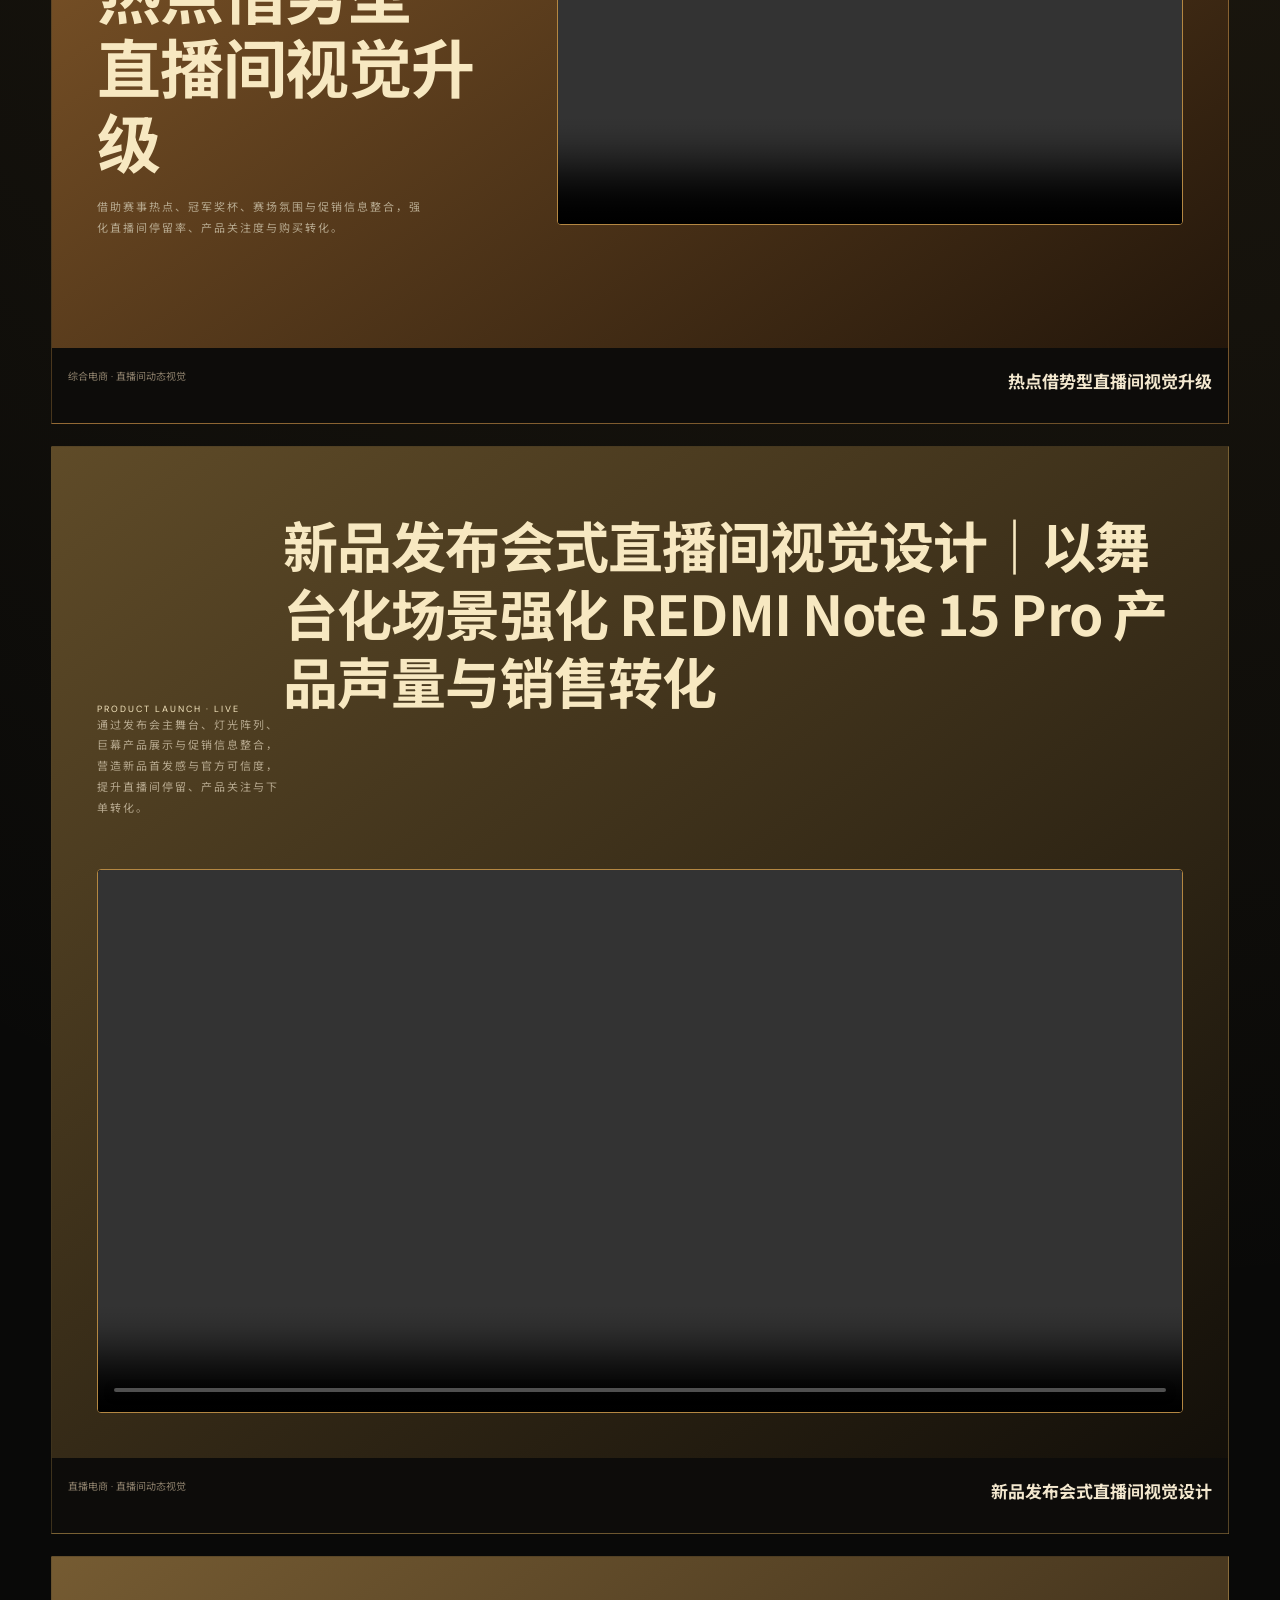
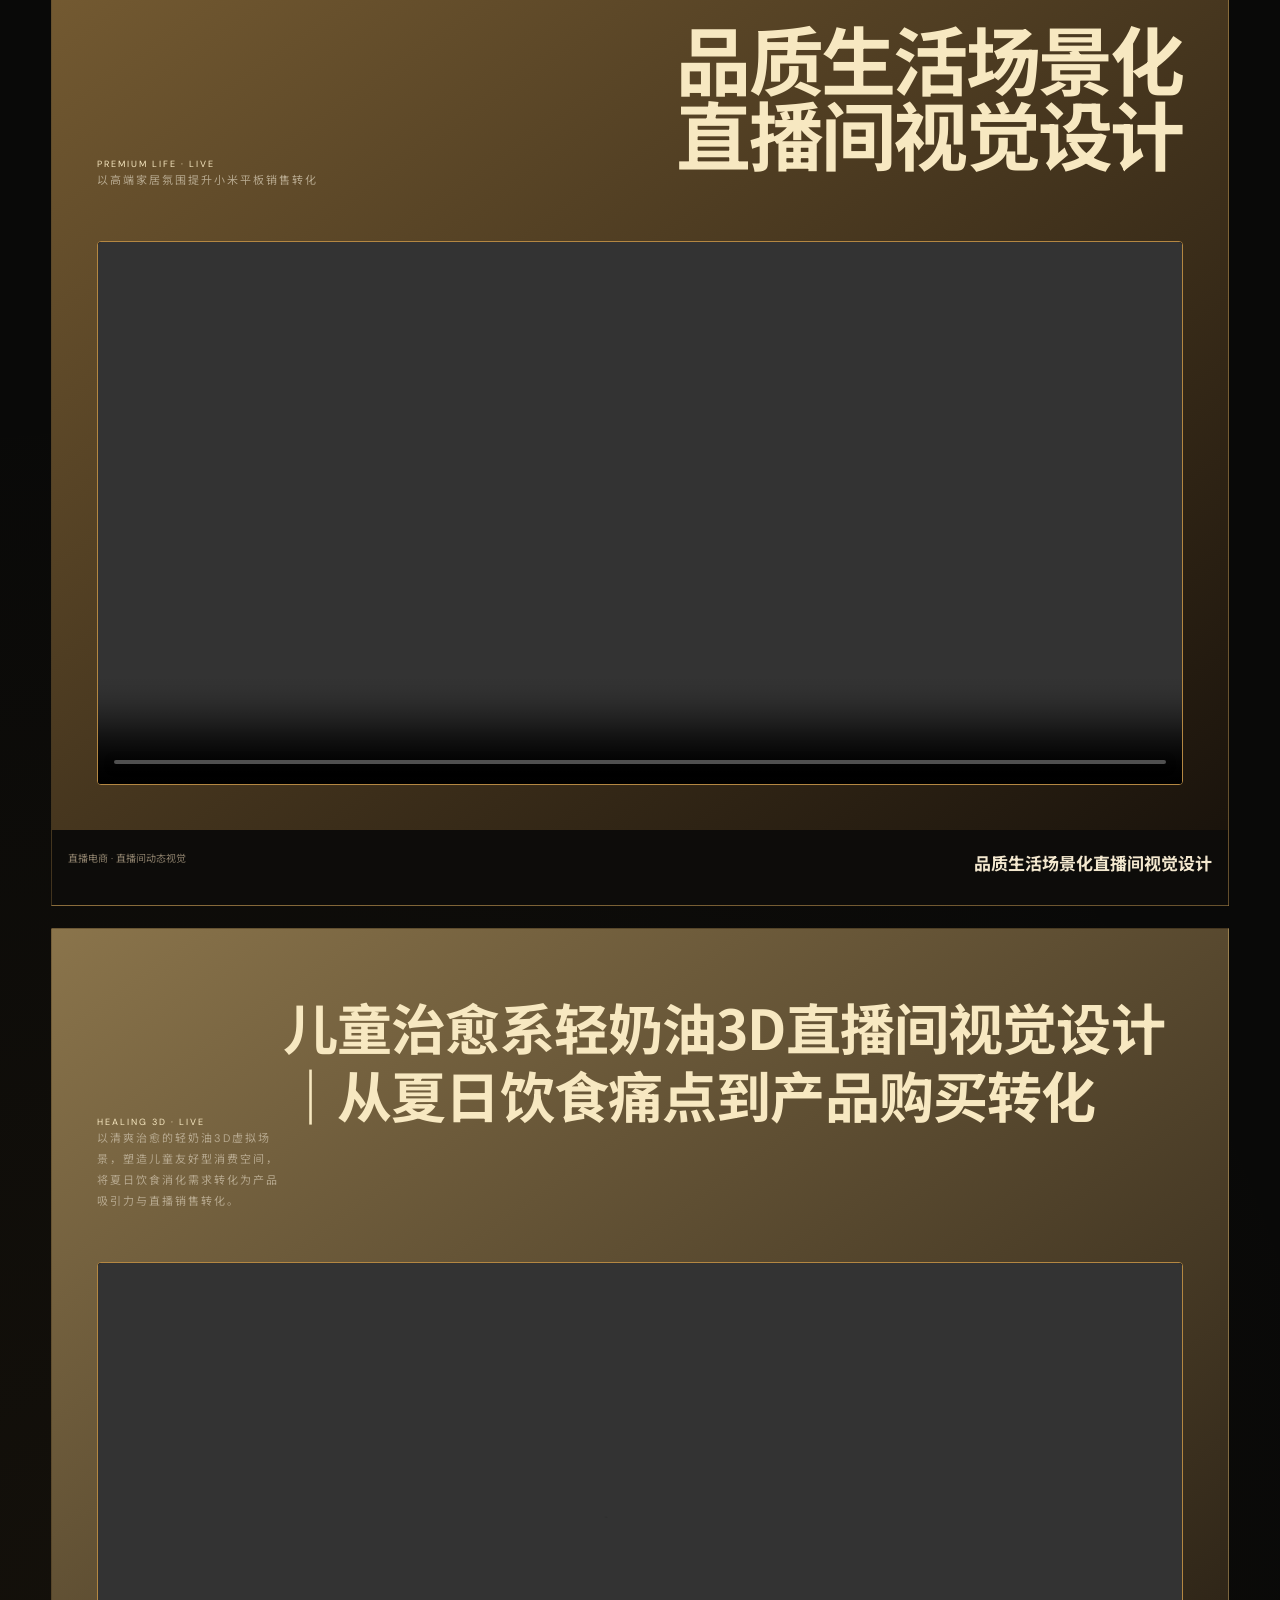
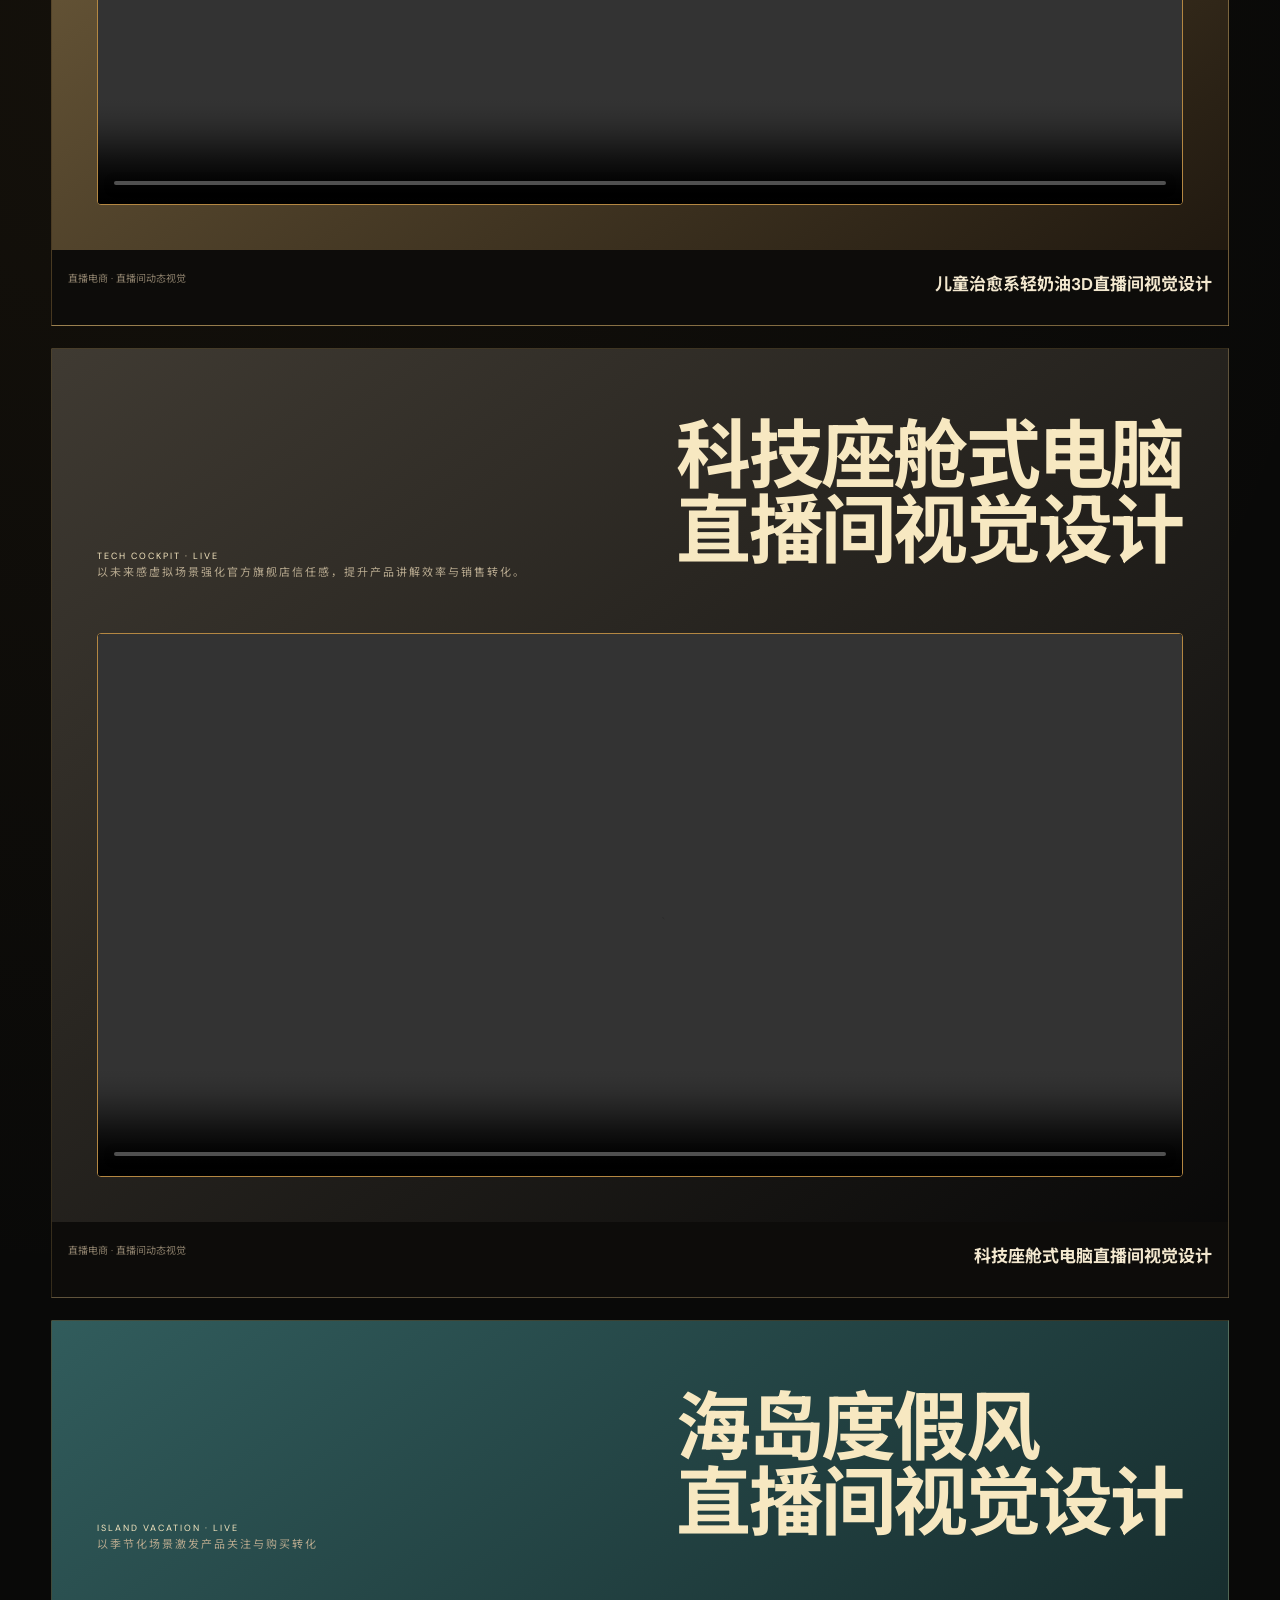
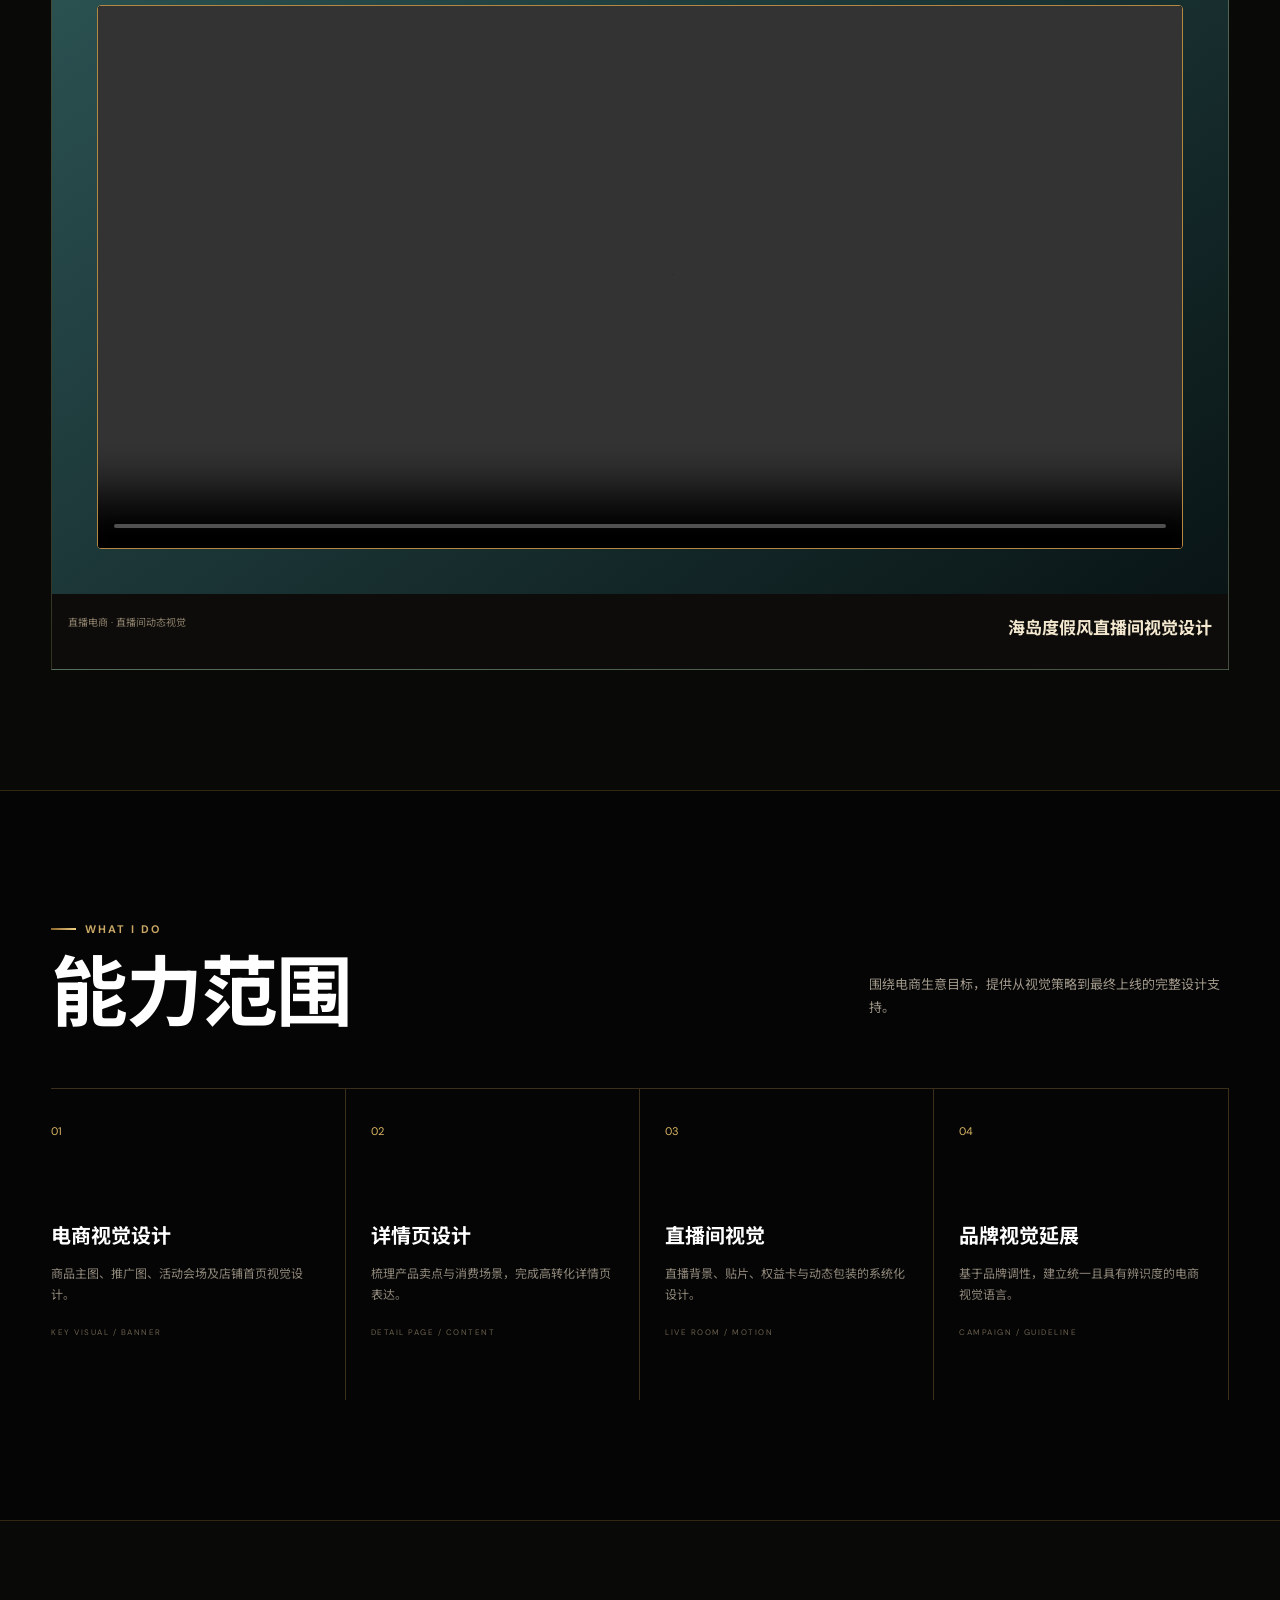
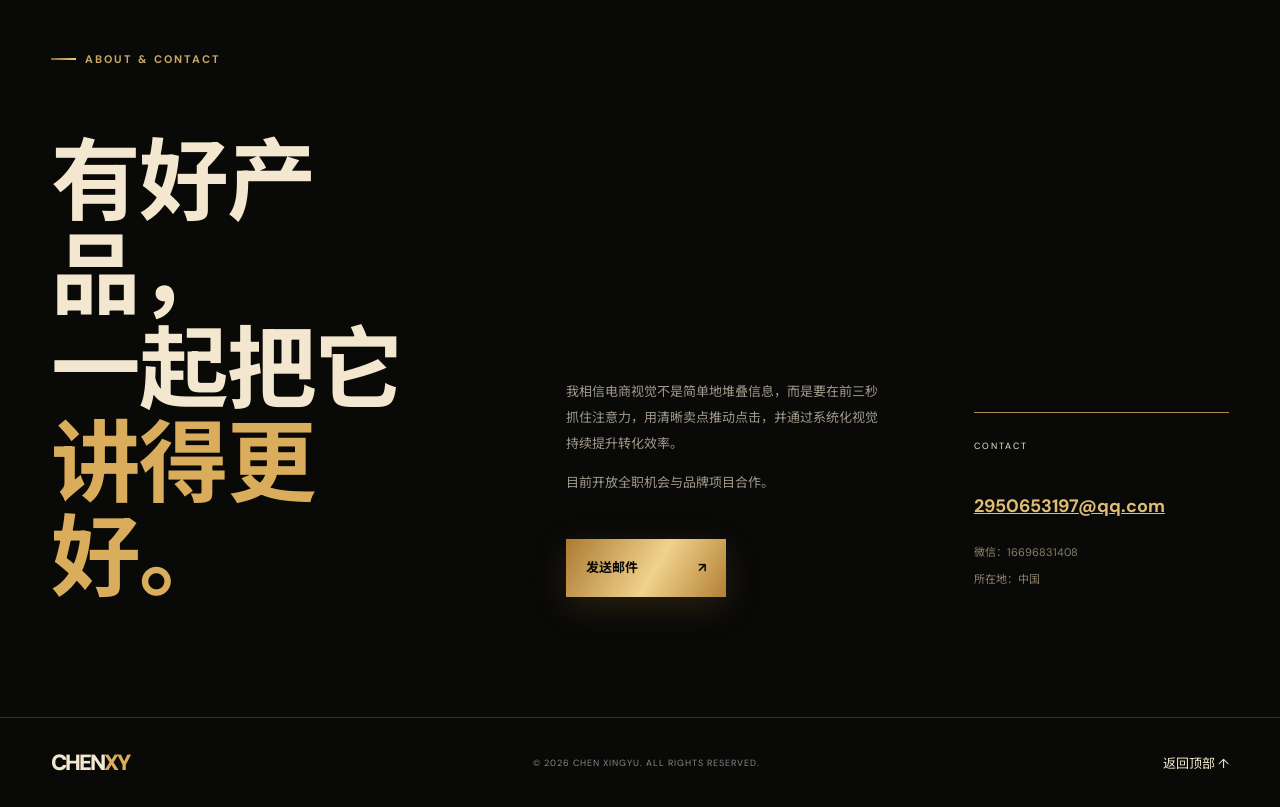
==== commit a122e314: "Keep old version and lazy load videos" ====
--- a/old/index.html
+++ b/old/index.html
@@ -130,8 +130,8 @@
             </div>
             <div class="live-scene-stage">
               <button class="carousel-arrow video-prev" type="button" aria-label="上一个视频">‹</button>
-              <video class="live-scene-video" controls preload="metadata" playsinline>
-                <source src="../assets/live-scene-01.mp4" type="video/mp4">
+              <video class="live-scene-video" controls preload="none" playsinline data-lazy-video>
+                <source data-src="../assets/live-scene-01.mp4" type="video/mp4">
                 当前浏览器不支持视频播放。
               </video>
               <button class="carousel-arrow video-next" type="button" aria-label="下一个视频">›</button>
@@ -192,7 +192,7 @@
         <article class="project project-wide red direct-video" data-category="video">
           <div class="mock-video portrait-showcase">
             <div class="video-copy"><small>SPORTS MOMENT · LIVE</small><b>热点借势型<br>直播间视觉升级</b><span>借助赛事热点、冠军奖杯、赛场氛围与促销信息整合，强化直播间停留率、产品关注度与购买转化。</span></div>
-            <div class="screen"><video class="recording-video" controls autoplay muted loop preload="metadata" playsinline><source src="../assets/live-recording.mp4" type="video/mp4">当前浏览器不支持视频播放。</video></div>
+            <div class="screen"><video class="recording-video" controls muted loop preload="none" playsinline data-lazy-video><source data-src="../assets/live-recording.mp4" type="video/mp4">当前浏览器不支持视频播放。</video></div>
           </div>
           <div class="project-info"><span>综合电商 · 直播间动态视觉</span><strong>热点借势型直播间视觉升级</strong><i>↗</i></div>
         </article>
@@ -200,7 +200,7 @@
         <article class="project project-wide recording-two direct-video" data-category="video">
           <div class="mock-video landscape-showcase">
             <div class="video-copy"><small>PRODUCT LAUNCH · LIVE</small><b>新品发布会式直播间视觉设计｜以舞台化场景强化 REDMI Note 15 Pro 产品声量与销售转化</b><span>通过发布会主舞台、灯光阵列、巨幕产品展示与促销信息整合，营造新品首发感与官方可信度，提升直播间停留、产品关注与下单转化。</span></div>
-            <div class="screen"><video class="recording-video" controls autoplay muted loop preload="metadata" playsinline><source src="../assets/live-recording-02.mp4" type="video/mp4">当前浏览器不支持视频播放。</video></div>
+            <div class="screen"><video class="recording-video" controls muted loop preload="none" playsinline data-lazy-video><source data-src="../assets/live-recording-02.mp4" type="video/mp4">当前浏览器不支持视频播放。</video></div>
           </div>
           <div class="project-info"><span>直播电商 · 直播间动态视觉</span><strong>新品发布会式直播间视觉设计</strong><i>↗</i></div>
         </article>
@@ -208,7 +208,7 @@
         <article class="project project-wide recording-three direct-video" data-category="video">
           <div class="mock-video landscape-showcase">
             <div class="video-copy"><small>PREMIUM LIFE · LIVE</small><b>品质生活场景化<br>直播间视觉设计</b><span>以高端家居氛围提升小米平板销售转化</span></div>
-            <div class="screen"><video class="recording-video" controls autoplay muted loop preload="metadata" playsinline><source src="../assets/live-visual-03.mp4" type="video/mp4">当前浏览器不支持视频播放。</video></div>
+            <div class="screen"><video class="recording-video" controls muted loop preload="none" playsinline data-lazy-video><source data-src="../assets/live-visual-03.mp4" type="video/mp4">当前浏览器不支持视频播放。</video></div>
           </div>
           <div class="project-info"><span>直播电商 · 直播间动态视觉</span><strong>品质生活场景化直播间视觉设计</strong><i>↗</i></div>
         </article>
@@ -216,7 +216,7 @@
         <article class="project project-wide recording-four direct-video" data-category="video">
           <div class="mock-video landscape-showcase long-title-showcase">
             <div class="video-copy"><small>HEALING 3D · LIVE</small><b>儿童治愈系轻奶油3D直播间视觉设计｜从夏日饮食痛点到产品购买转化</b><span>以清爽治愈的轻奶油3D虚拟场景，塑造儿童友好型消费空间，将夏日饮食消化需求转化为产品吸引力与直播销售转化。</span></div>
-            <div class="screen"><video class="recording-video" controls autoplay muted loop preload="metadata" playsinline><source src="../assets/live-visual-04.mp4" type="video/mp4">当前浏览器不支持视频播放。</video></div>
+            <div class="screen"><video class="recording-video" controls muted loop preload="none" playsinline data-lazy-video><source data-src="../assets/live-visual-04.mp4" type="video/mp4">当前浏览器不支持视频播放。</video></div>
           </div>
           <div class="project-info"><span>直播电商 · 直播间动态视觉</span><strong>儿童治愈系轻奶油3D直播间视觉设计</strong><i>↗</i></div>
         </article>
@@ -224,7 +224,7 @@
         <article class="project project-wide recording-five direct-video" data-category="video">
           <div class="mock-video landscape-showcase">
             <div class="video-copy"><small>TECH COCKPIT · LIVE</small><b>科技座舱式电脑<br>直播间视觉设计</b><span>以未来感虚拟场景强化官方旗舰店信任感，提升产品讲解效率与销售转化。</span></div>
-            <div class="screen"><video class="recording-video" controls autoplay muted loop preload="metadata" playsinline><source src="../assets/live-visual-05.mp4" type="video/mp4">当前浏览器不支持视频播放。</video></div>
+            <div class="screen"><video class="recording-video" controls muted loop preload="none" playsinline data-lazy-video><source data-src="../assets/live-visual-05.mp4" type="video/mp4">当前浏览器不支持视频播放。</video></div>
           </div>
           <div class="project-info"><span>直播电商 · 直播间动态视觉</span><strong>科技座舱式电脑直播间视觉设计</strong><i>↗</i></div>
         </article>
@@ -232,7 +232,7 @@
         <article class="project project-wide recording-six direct-video" data-category="video">
           <div class="mock-video landscape-showcase">
             <div class="video-copy"><small>ISLAND VACATION · LIVE</small><b>海岛度假风<br>直播间视觉设计</b><span>以季节化场景激发产品关注与购买转化</span></div>
-            <div class="screen"><video class="recording-video" controls autoplay muted loop preload="metadata" playsinline><source src="../assets/live-visual-06.mp4" type="video/mp4">当前浏览器不支持视频播放。</video></div>
+            <div class="screen"><video class="recording-video" controls muted loop preload="none" playsinline data-lazy-video><source data-src="../assets/live-visual-06.mp4" type="video/mp4">当前浏览器不支持视频播放。</video></div>
           </div>
           <div class="project-info"><span>直播电商 · 直播间动态视觉</span><strong>海岛度假风直播间视觉设计</strong><i>↗</i></div>
         </article>
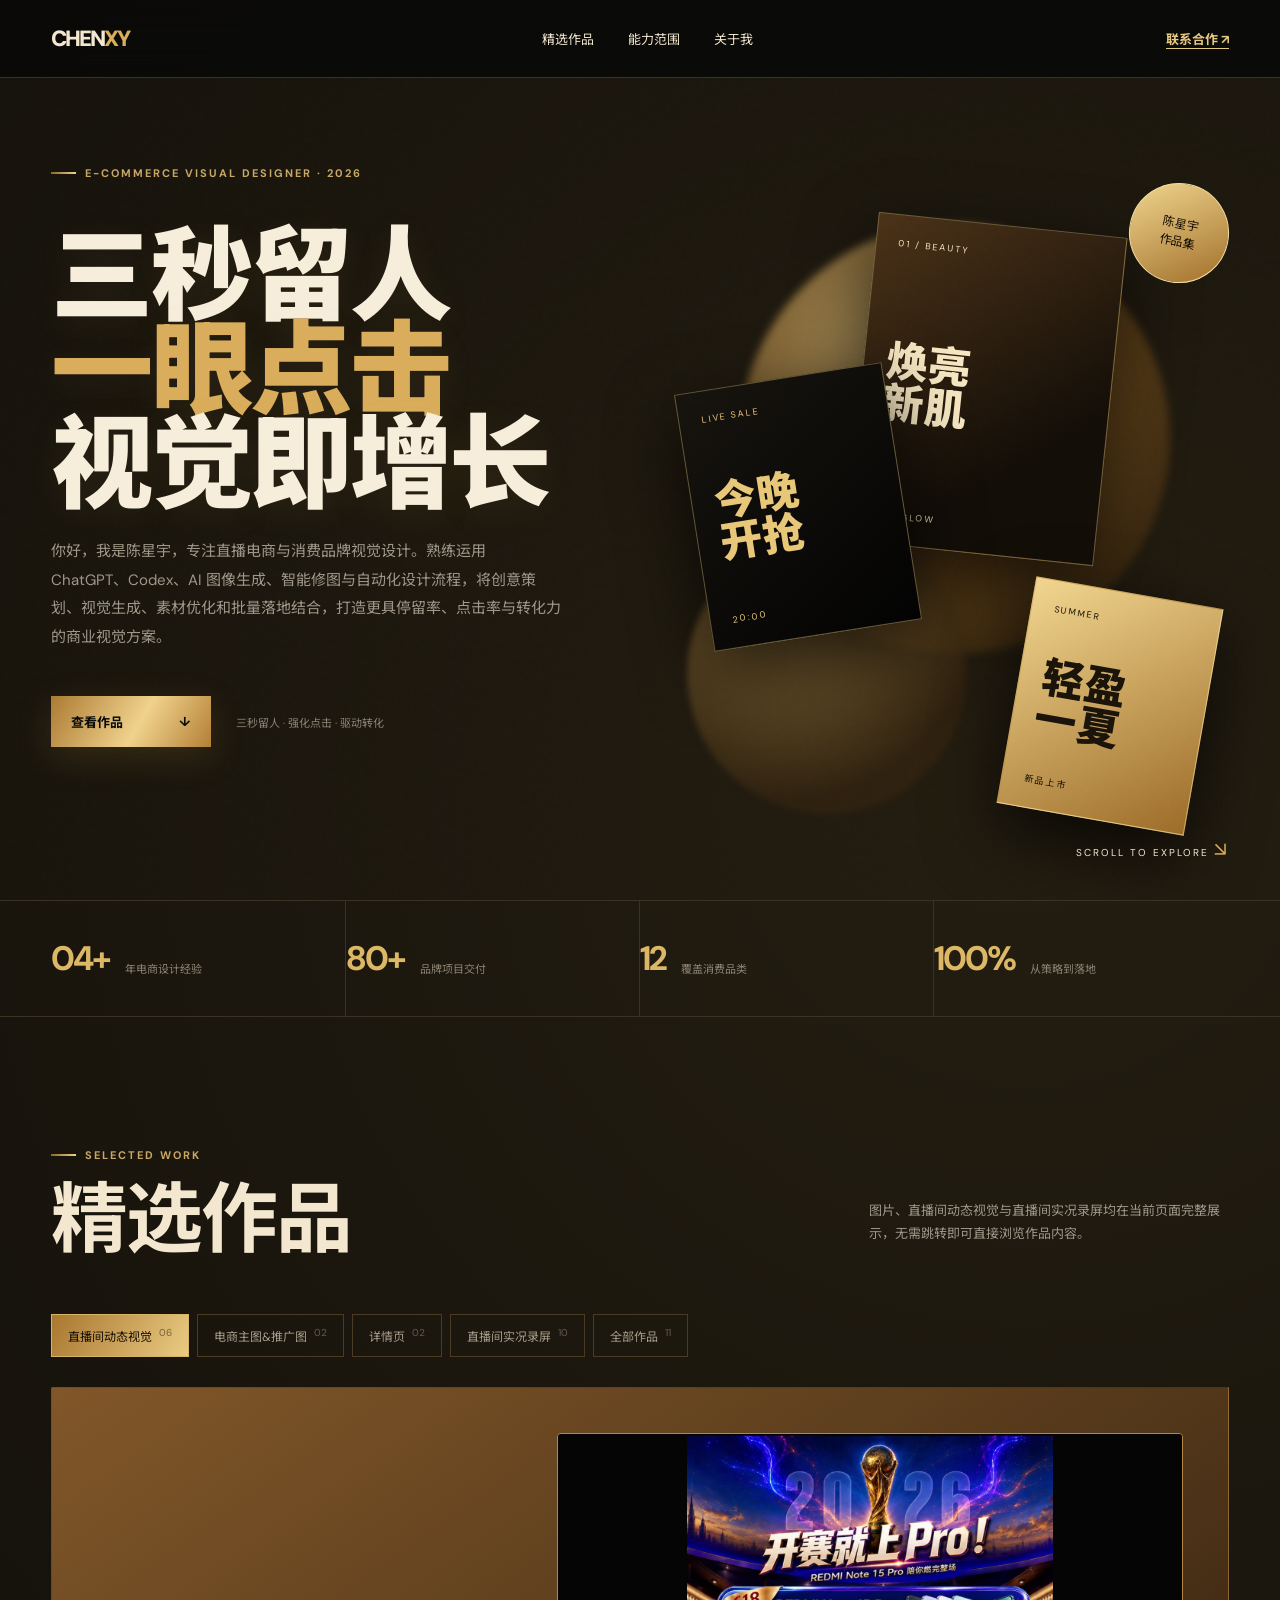
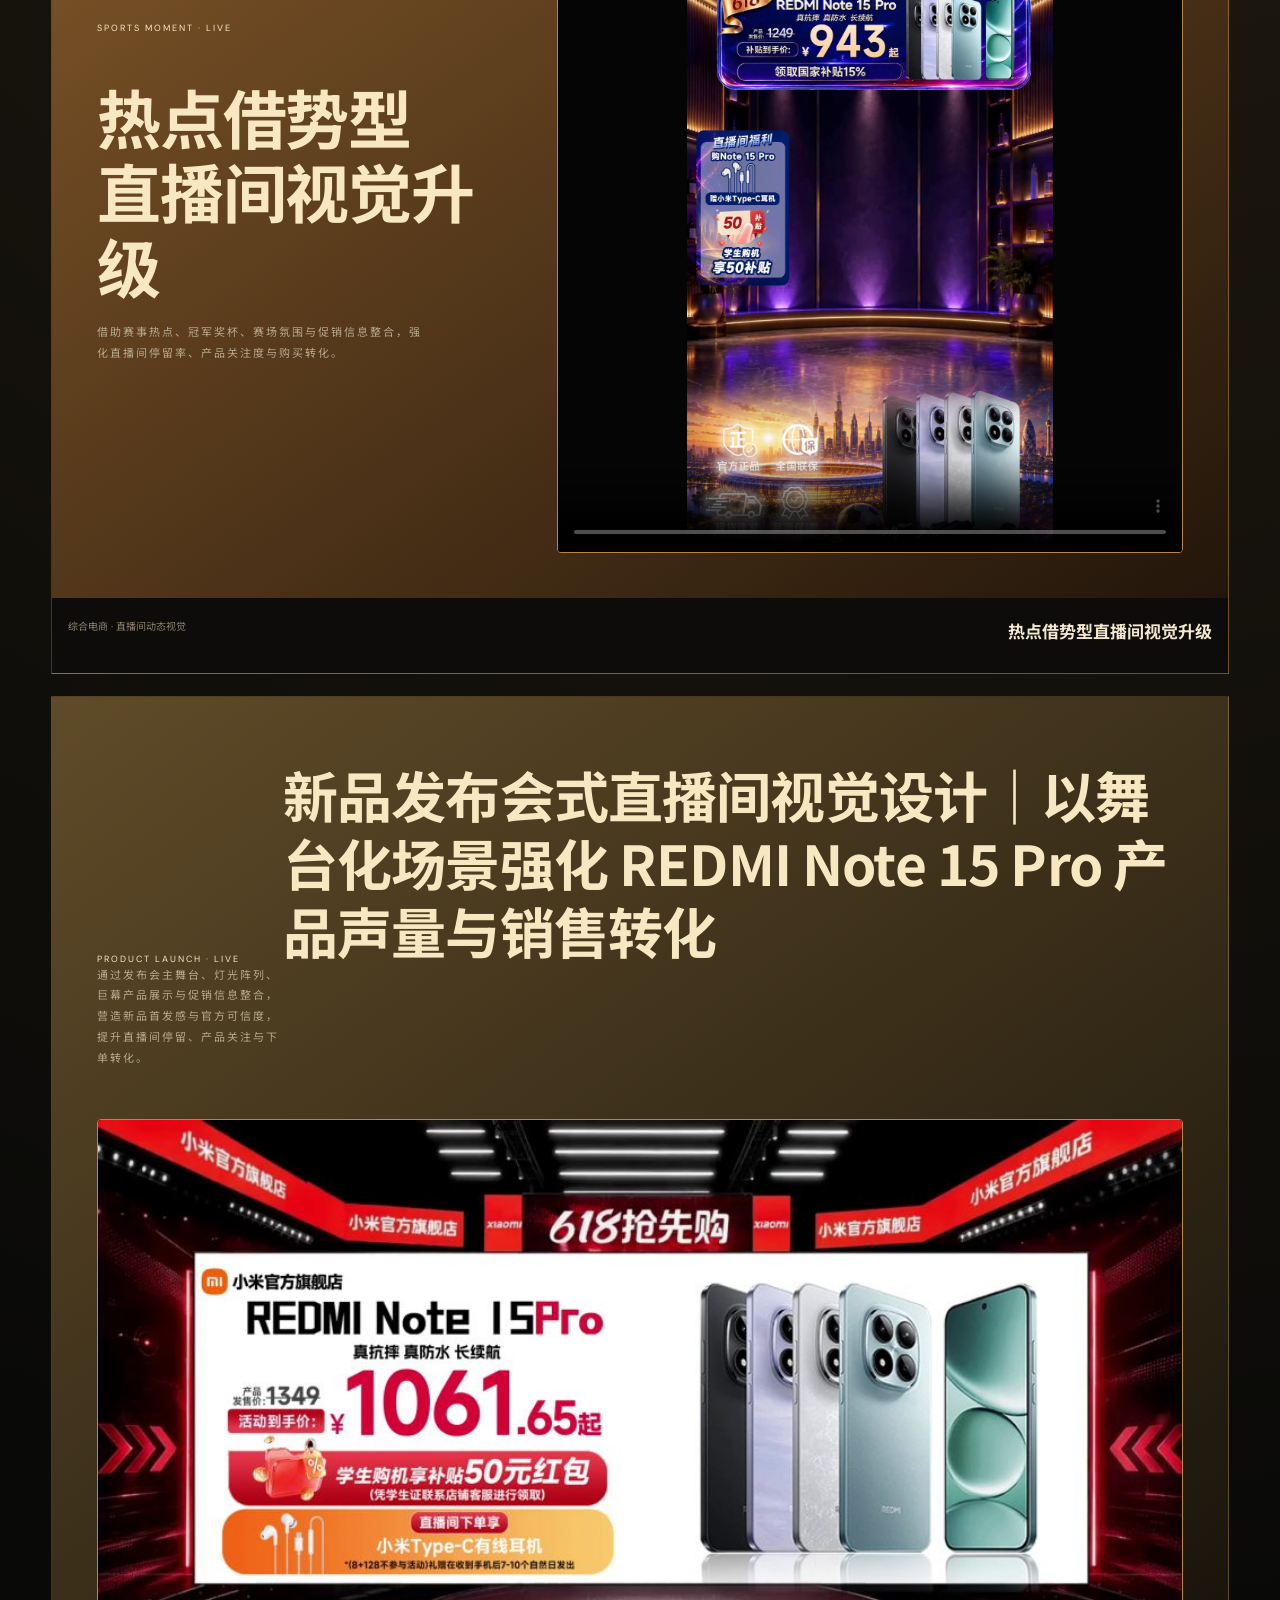
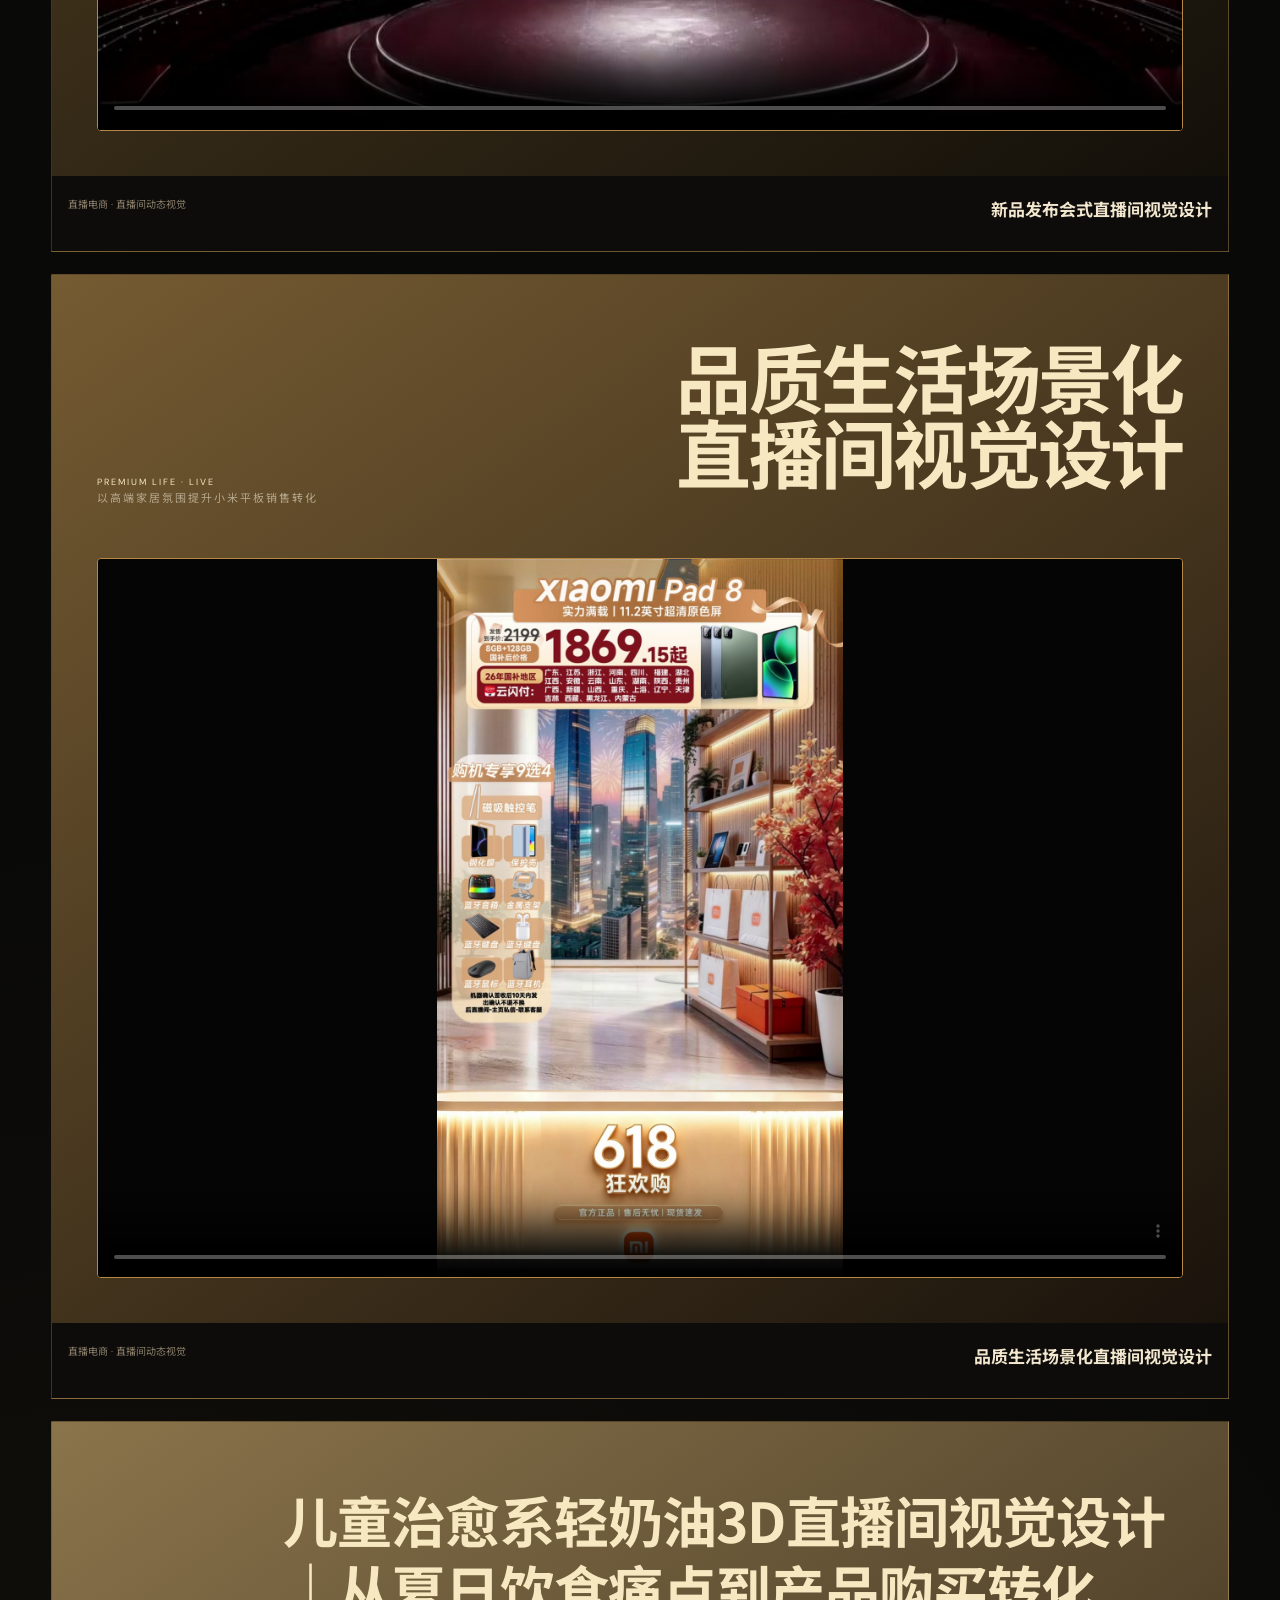
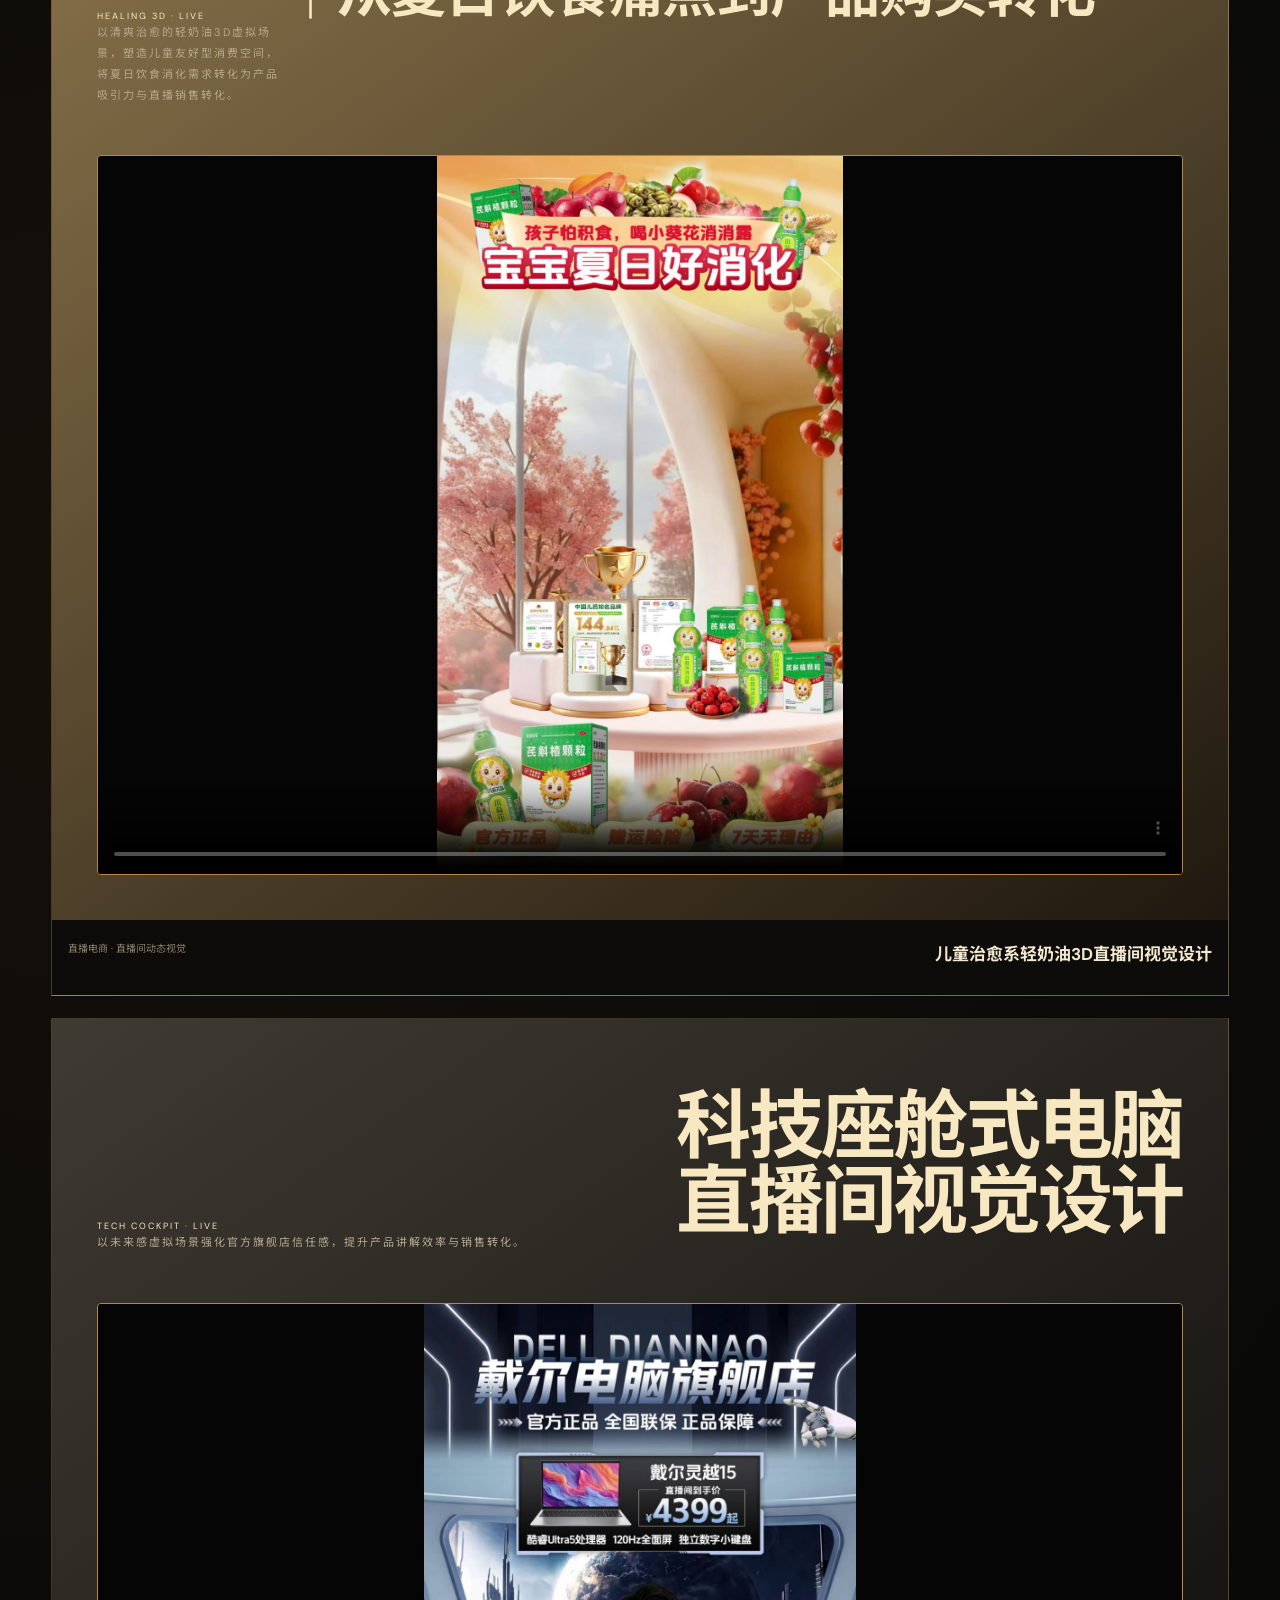
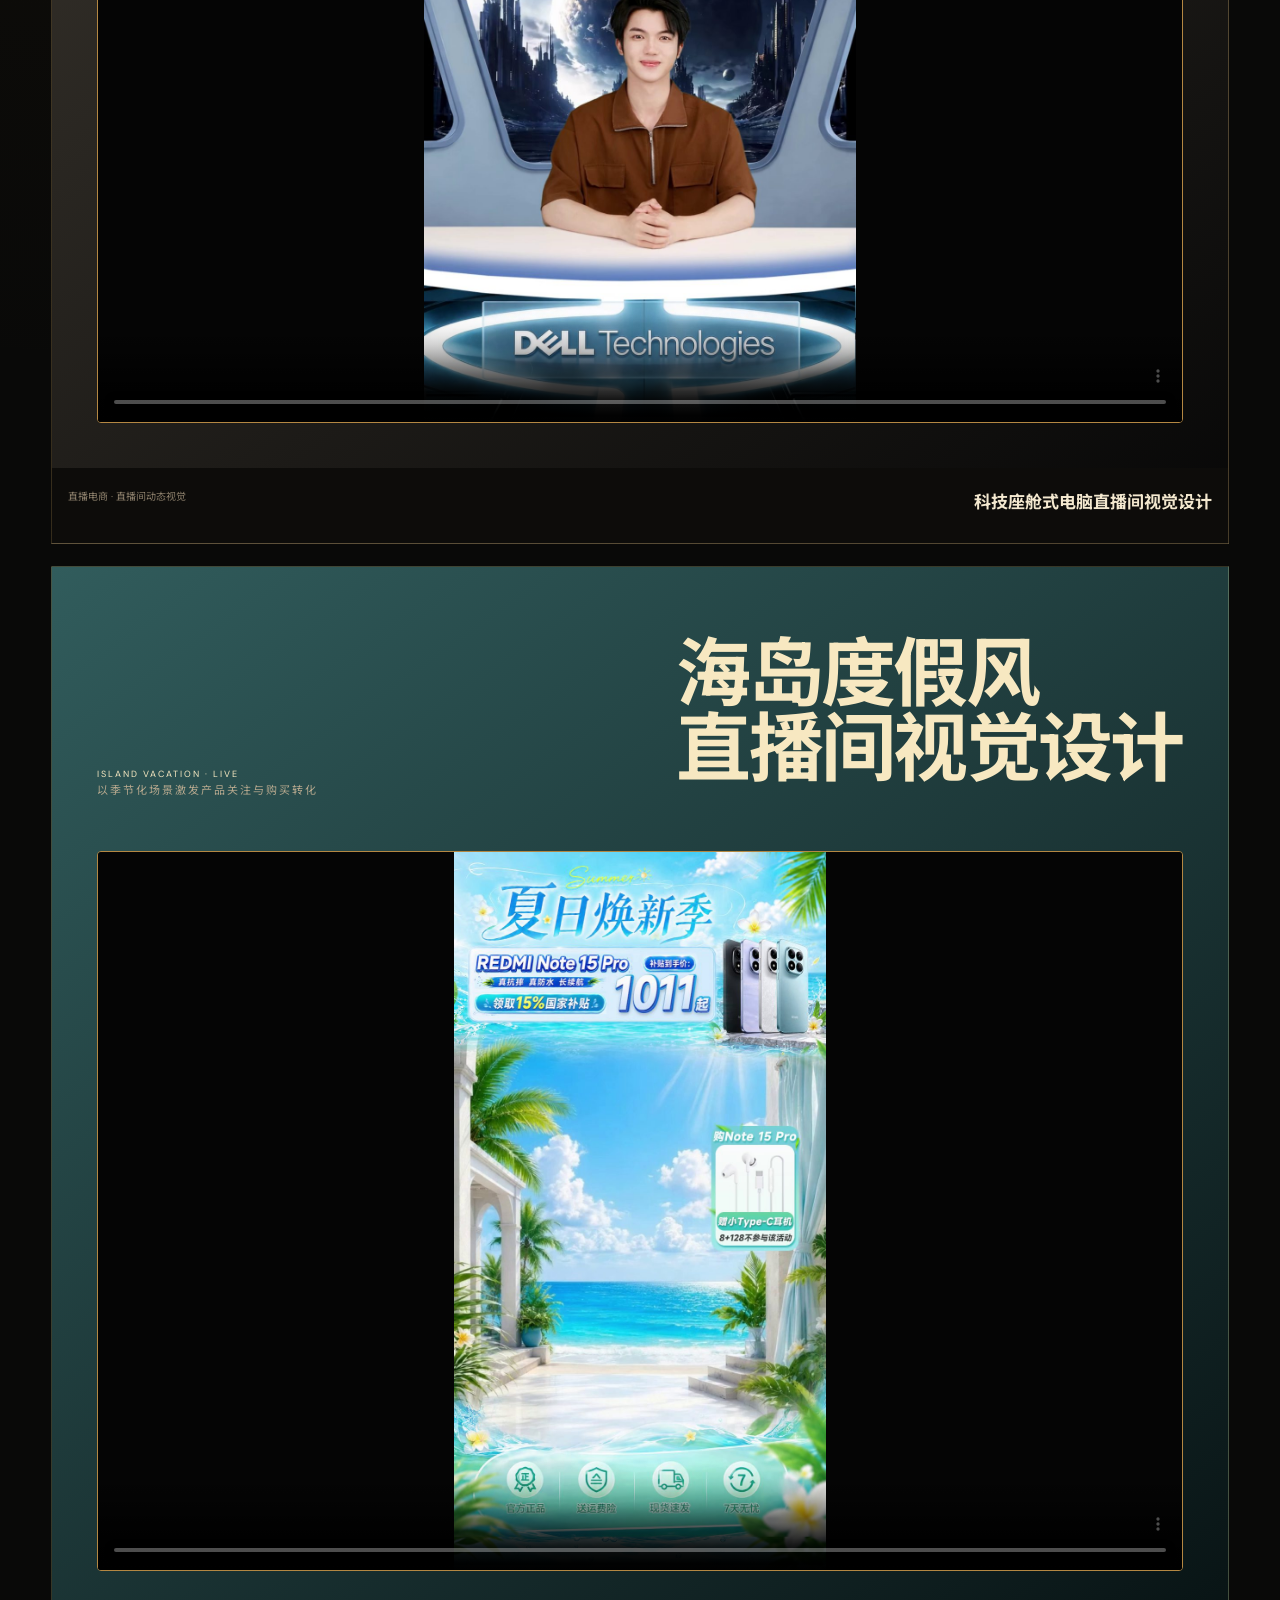
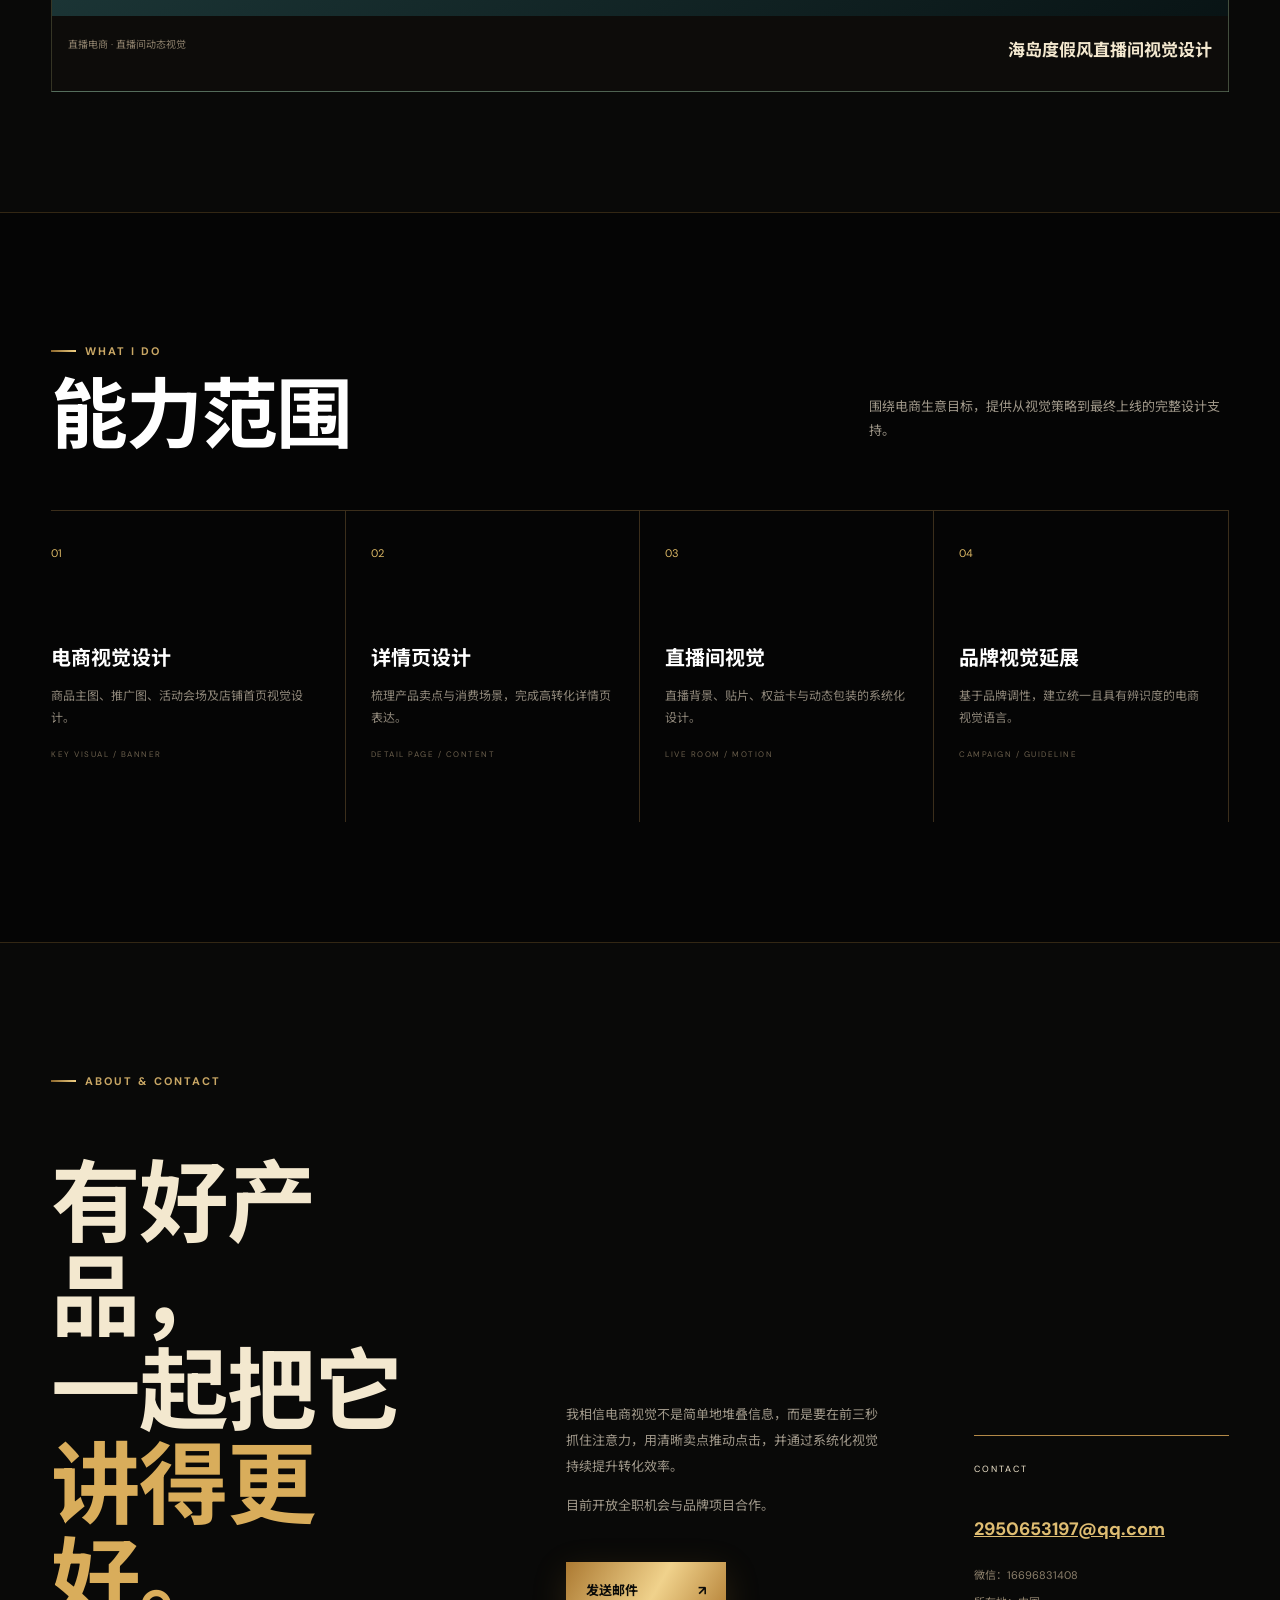
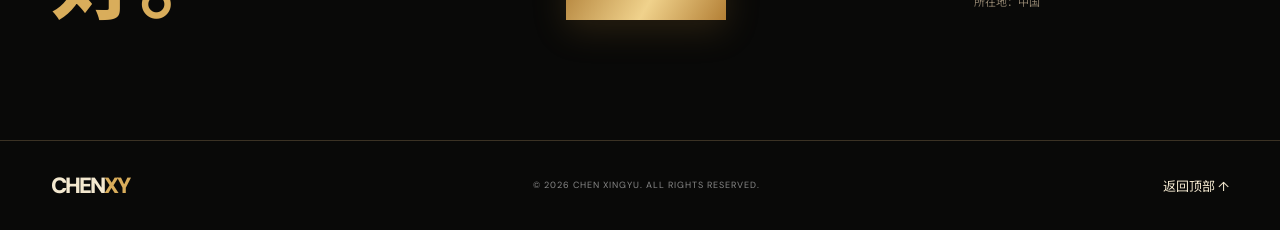
==== commit 107a239b: "Add video posters and click-to-play loading" ====
--- a/old/index.html
+++ b/old/index.html
@@ -130,7 +130,7 @@
             </div>
             <div class="live-scene-stage">
               <button class="carousel-arrow video-prev" type="button" aria-label="上一个视频">‹</button>
-              <video class="live-scene-video" controls preload="none" playsinline data-lazy-video>
+              <video class="live-scene-video" controls preload="none" playsinline data-lazy-video poster="../assets/posters/live-scene-01.jpg">
                 <source data-src="../assets/live-scene-01.mp4" type="video/mp4">
                 当前浏览器不支持视频播放。
               </video>
@@ -192,7 +192,7 @@
         <article class="project project-wide red direct-video" data-category="video">
           <div class="mock-video portrait-showcase">
             <div class="video-copy"><small>SPORTS MOMENT · LIVE</small><b>热点借势型<br>直播间视觉升级</b><span>借助赛事热点、冠军奖杯、赛场氛围与促销信息整合，强化直播间停留率、产品关注度与购买转化。</span></div>
-            <div class="screen"><video class="recording-video" controls muted loop preload="none" playsinline data-lazy-video><source data-src="../assets/live-recording.mp4" type="video/mp4">当前浏览器不支持视频播放。</video></div>
+            <div class="screen"><video class="recording-video" controls muted loop preload="none" playsinline data-lazy-video poster="../assets/posters/live-recording.jpg"><source data-src="../assets/live-recording.mp4" type="video/mp4">当前浏览器不支持视频播放。</video></div>
           </div>
           <div class="project-info"><span>综合电商 · 直播间动态视觉</span><strong>热点借势型直播间视觉升级</strong><i>↗</i></div>
         </article>
@@ -200,7 +200,7 @@
         <article class="project project-wide recording-two direct-video" data-category="video">
           <div class="mock-video landscape-showcase">
             <div class="video-copy"><small>PRODUCT LAUNCH · LIVE</small><b>新品发布会式直播间视觉设计｜以舞台化场景强化 REDMI Note 15 Pro 产品声量与销售转化</b><span>通过发布会主舞台、灯光阵列、巨幕产品展示与促销信息整合，营造新品首发感与官方可信度，提升直播间停留、产品关注与下单转化。</span></div>
-            <div class="screen"><video class="recording-video" controls muted loop preload="none" playsinline data-lazy-video><source data-src="../assets/live-recording-02.mp4" type="video/mp4">当前浏览器不支持视频播放。</video></div>
+            <div class="screen"><video class="recording-video" controls muted loop preload="none" playsinline data-lazy-video poster="../assets/posters/live-recording-02.jpg"><source data-src="../assets/live-recording-02.mp4" type="video/mp4">当前浏览器不支持视频播放。</video></div>
           </div>
           <div class="project-info"><span>直播电商 · 直播间动态视觉</span><strong>新品发布会式直播间视觉设计</strong><i>↗</i></div>
         </article>
@@ -208,7 +208,7 @@
         <article class="project project-wide recording-three direct-video" data-category="video">
           <div class="mock-video landscape-showcase">
             <div class="video-copy"><small>PREMIUM LIFE · LIVE</small><b>品质生活场景化<br>直播间视觉设计</b><span>以高端家居氛围提升小米平板销售转化</span></div>
-            <div class="screen"><video class="recording-video" controls muted loop preload="none" playsinline data-lazy-video><source data-src="../assets/live-visual-03.mp4" type="video/mp4">当前浏览器不支持视频播放。</video></div>
+            <div class="screen"><video class="recording-video" controls muted loop preload="none" playsinline data-lazy-video poster="../assets/posters/live-visual-03.jpg"><source data-src="../assets/live-visual-03.mp4" type="video/mp4">当前浏览器不支持视频播放。</video></div>
           </div>
           <div class="project-info"><span>直播电商 · 直播间动态视觉</span><strong>品质生活场景化直播间视觉设计</strong><i>↗</i></div>
         </article>
@@ -216,7 +216,7 @@
         <article class="project project-wide recording-four direct-video" data-category="video">
           <div class="mock-video landscape-showcase long-title-showcase">
             <div class="video-copy"><small>HEALING 3D · LIVE</small><b>儿童治愈系轻奶油3D直播间视觉设计｜从夏日饮食痛点到产品购买转化</b><span>以清爽治愈的轻奶油3D虚拟场景，塑造儿童友好型消费空间，将夏日饮食消化需求转化为产品吸引力与直播销售转化。</span></div>
-            <div class="screen"><video class="recording-video" controls muted loop preload="none" playsinline data-lazy-video><source data-src="../assets/live-visual-04.mp4" type="video/mp4">当前浏览器不支持视频播放。</video></div>
+            <div class="screen"><video class="recording-video" controls muted loop preload="none" playsinline data-lazy-video poster="../assets/posters/live-visual-04.jpg"><source data-src="../assets/live-visual-04.mp4" type="video/mp4">当前浏览器不支持视频播放。</video></div>
           </div>
           <div class="project-info"><span>直播电商 · 直播间动态视觉</span><strong>儿童治愈系轻奶油3D直播间视觉设计</strong><i>↗</i></div>
         </article>
@@ -224,7 +224,7 @@
         <article class="project project-wide recording-five direct-video" data-category="video">
           <div class="mock-video landscape-showcase">
             <div class="video-copy"><small>TECH COCKPIT · LIVE</small><b>科技座舱式电脑<br>直播间视觉设计</b><span>以未来感虚拟场景强化官方旗舰店信任感，提升产品讲解效率与销售转化。</span></div>
-            <div class="screen"><video class="recording-video" controls muted loop preload="none" playsinline data-lazy-video><source data-src="../assets/live-visual-05.mp4" type="video/mp4">当前浏览器不支持视频播放。</video></div>
+            <div class="screen"><video class="recording-video" controls muted loop preload="none" playsinline data-lazy-video poster="../assets/posters/live-visual-05.jpg"><source data-src="../assets/live-visual-05.mp4" type="video/mp4">当前浏览器不支持视频播放。</video></div>
           </div>
           <div class="project-info"><span>直播电商 · 直播间动态视觉</span><strong>科技座舱式电脑直播间视觉设计</strong><i>↗</i></div>
         </article>
@@ -232,7 +232,7 @@
         <article class="project project-wide recording-six direct-video" data-category="video">
           <div class="mock-video landscape-showcase">
             <div class="video-copy"><small>ISLAND VACATION · LIVE</small><b>海岛度假风<br>直播间视觉设计</b><span>以季节化场景激发产品关注与购买转化</span></div>
-            <div class="screen"><video class="recording-video" controls muted loop preload="none" playsinline data-lazy-video><source data-src="../assets/live-visual-06.mp4" type="video/mp4">当前浏览器不支持视频播放。</video></div>
+            <div class="screen"><video class="recording-video" controls muted loop preload="none" playsinline data-lazy-video poster="../assets/posters/live-visual-06.jpg"><source data-src="../assets/live-visual-06.mp4" type="video/mp4">当前浏览器不支持视频播放。</video></div>
           </div>
           <div class="project-info"><span>直播电商 · 直播间动态视觉</span><strong>海岛度假风直播间视觉设计</strong><i>↗</i></div>
         </article>
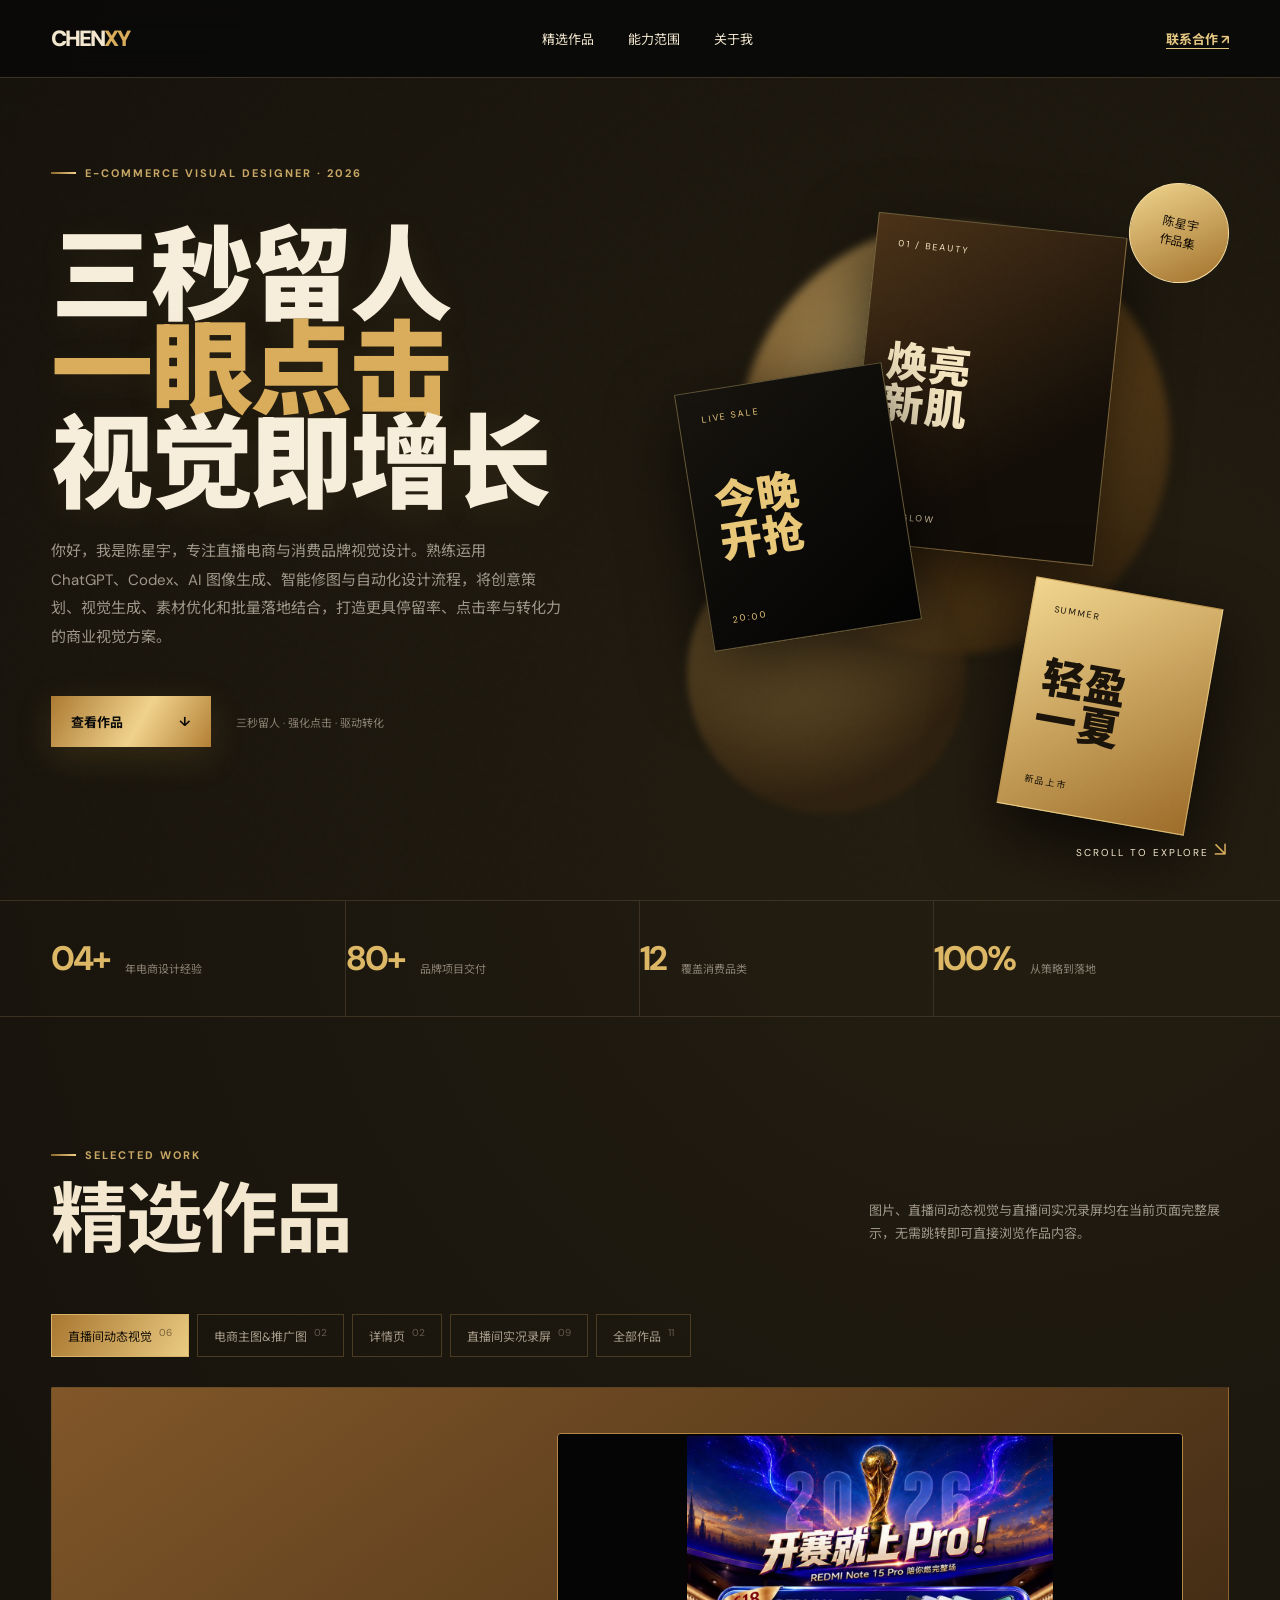
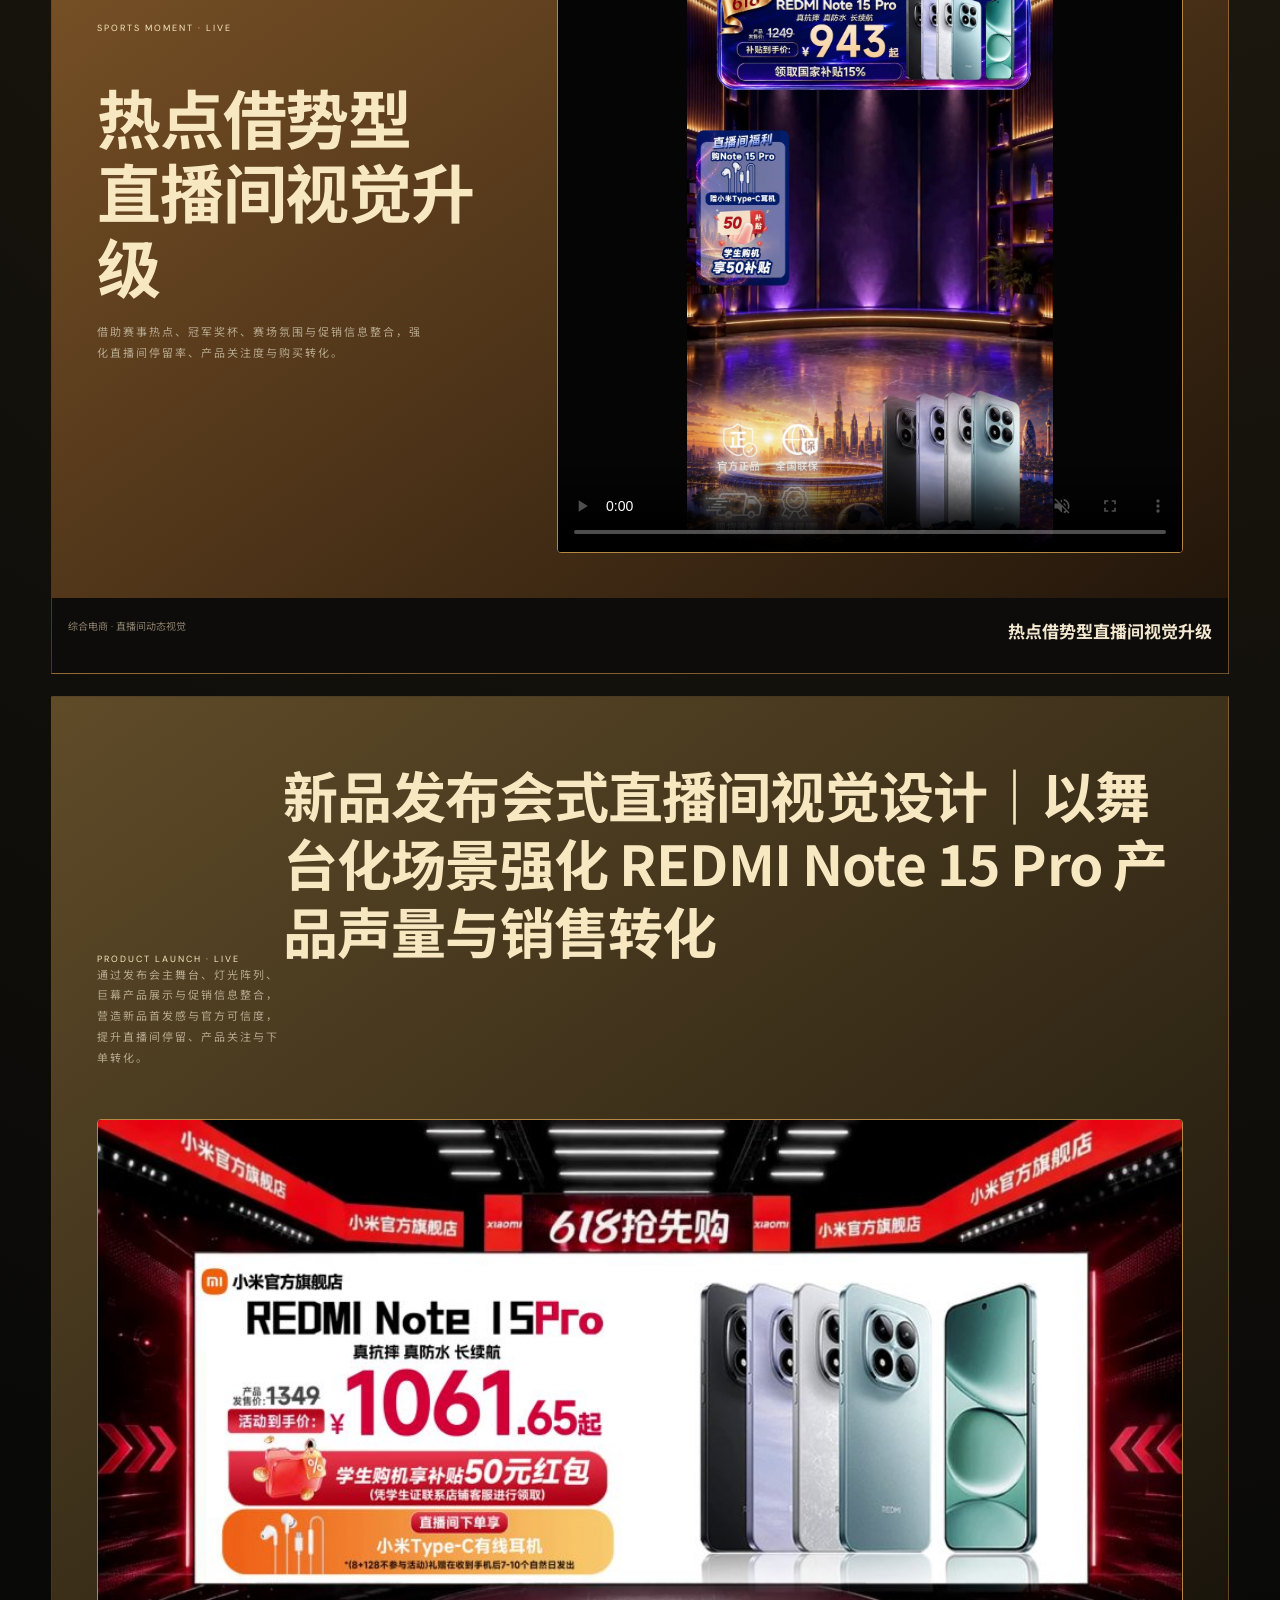
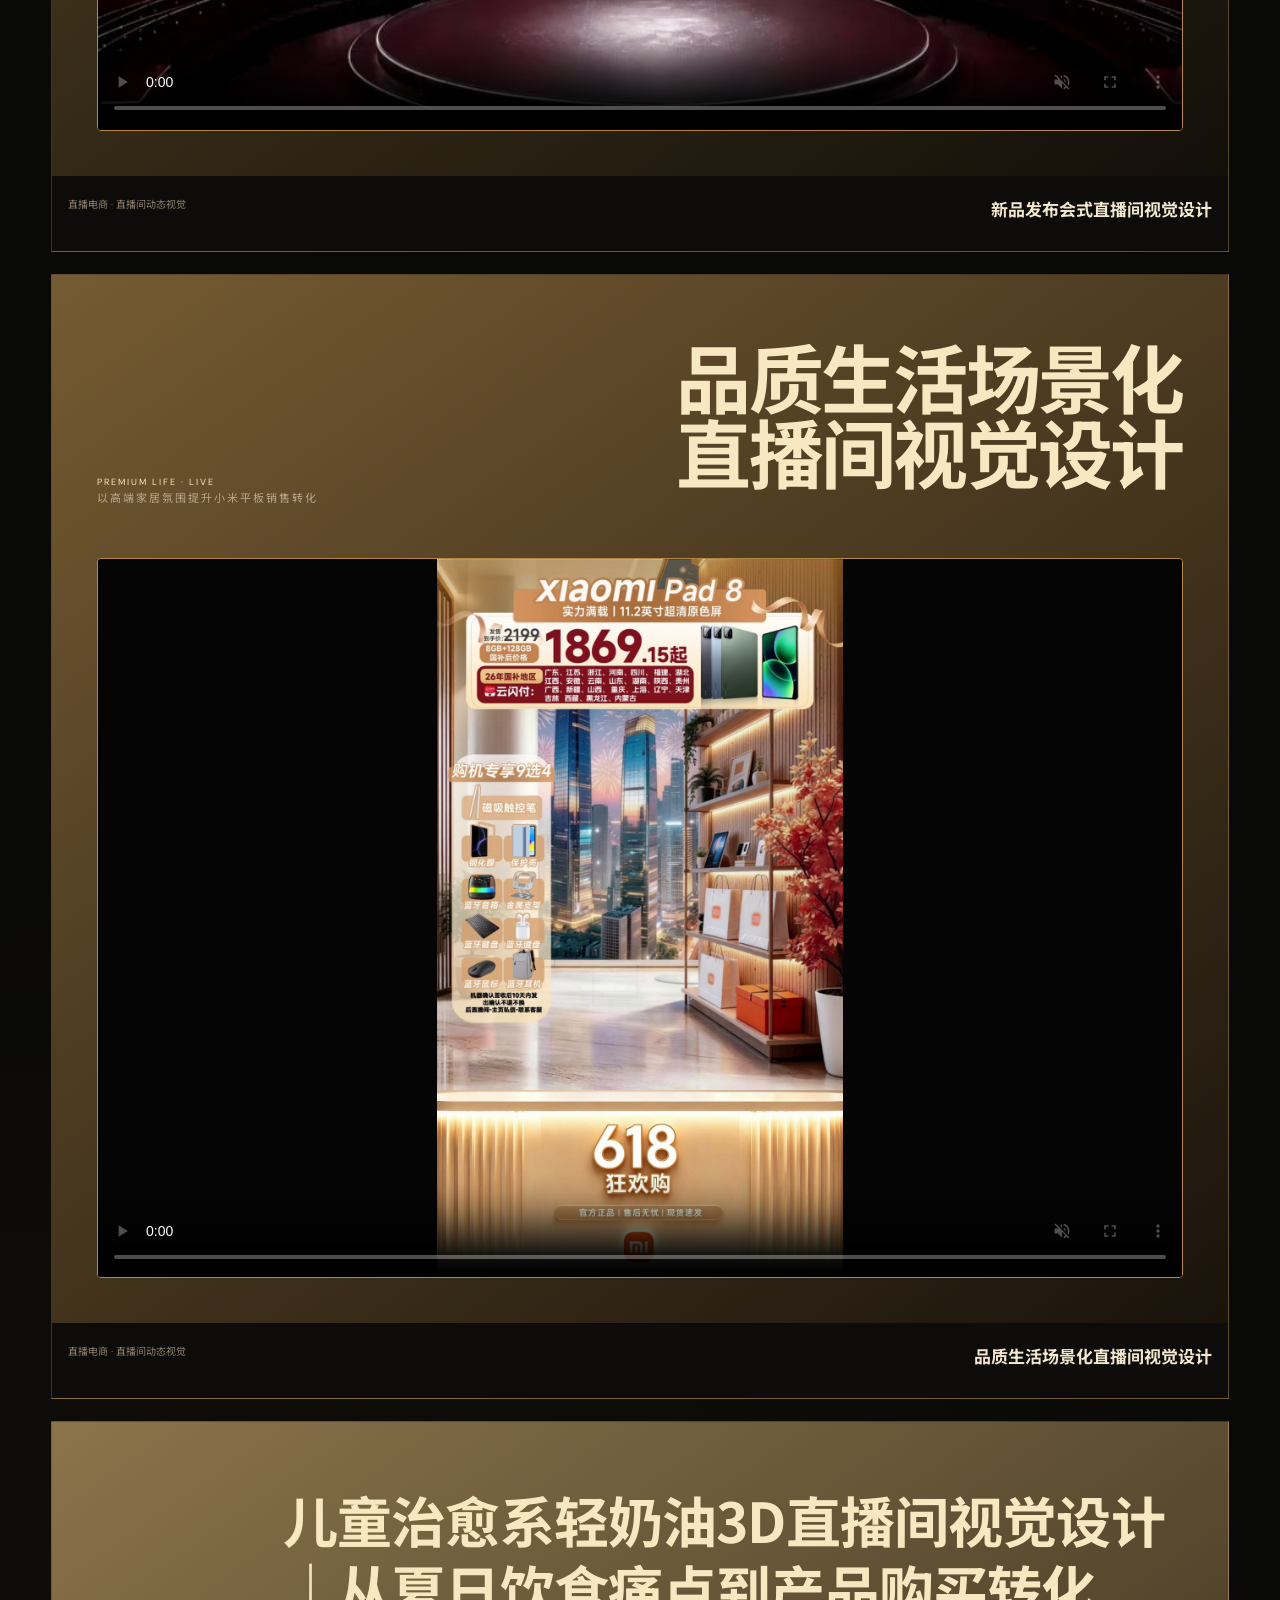
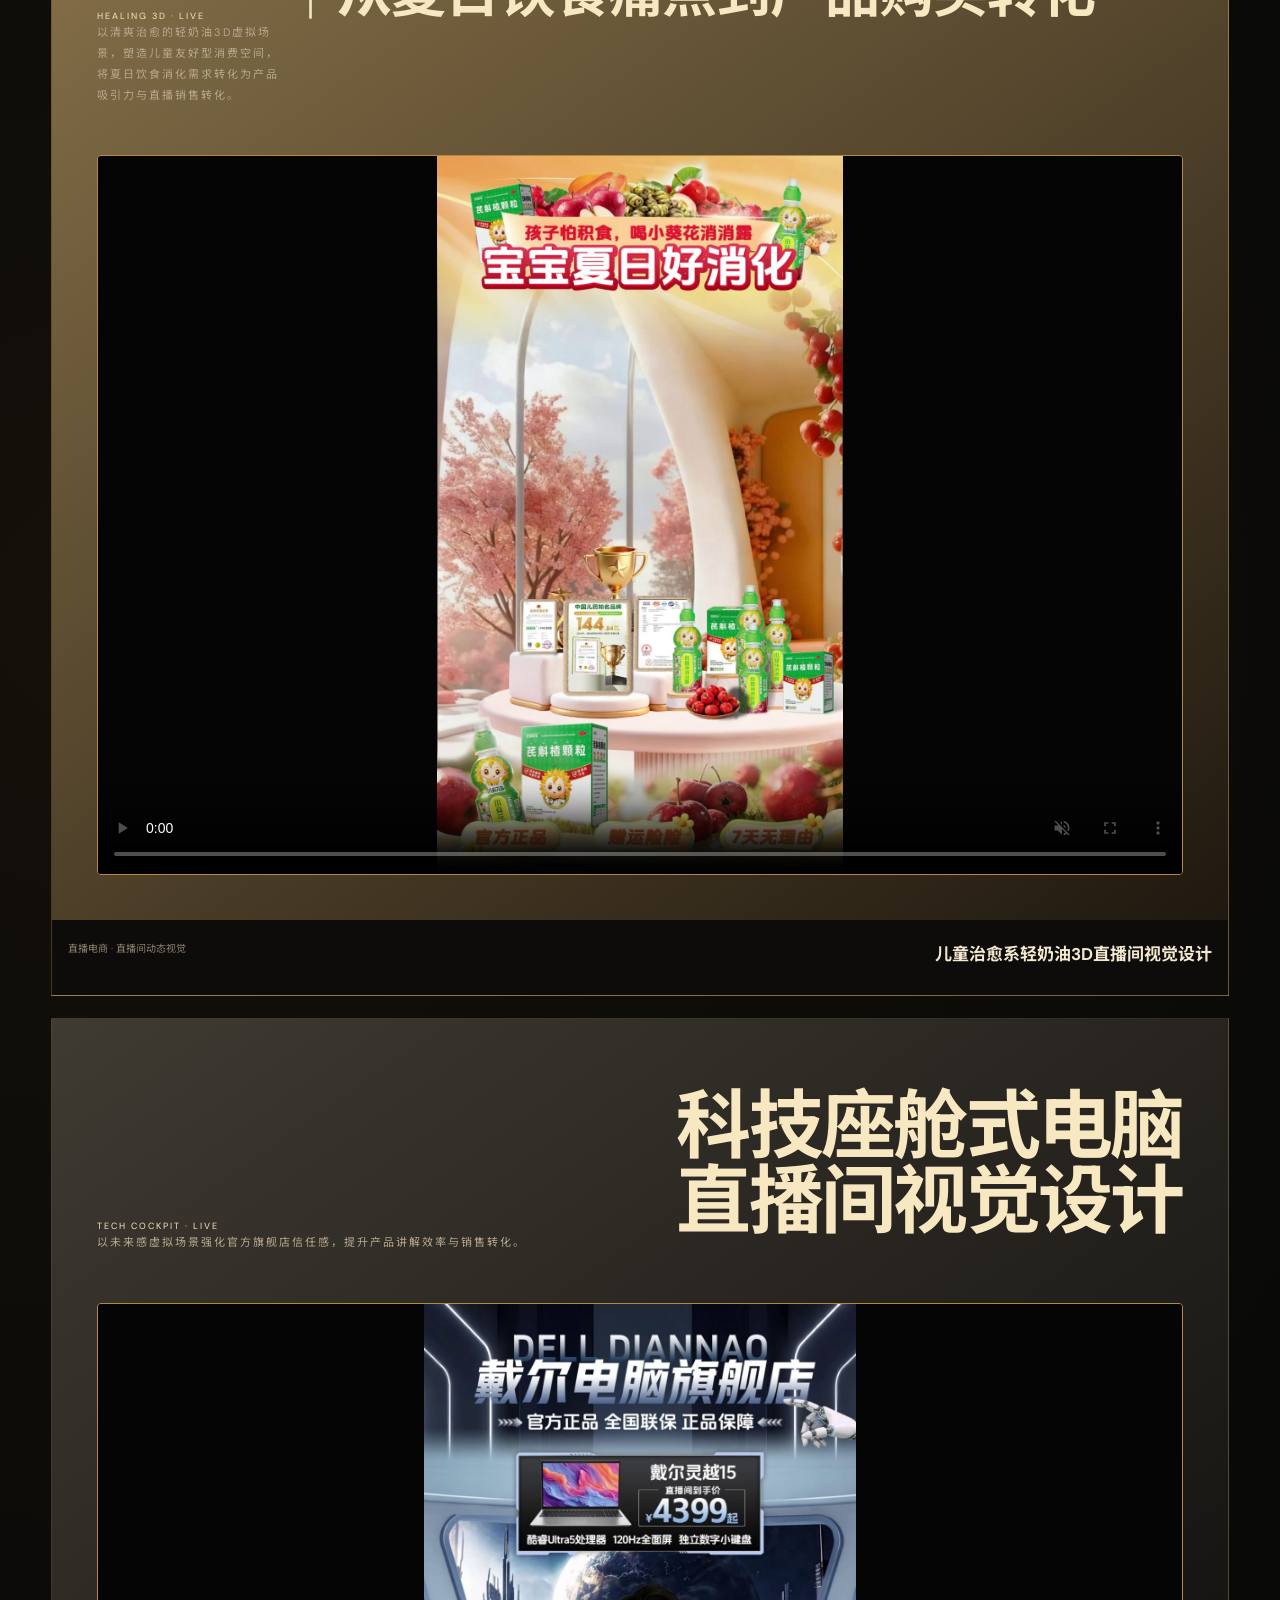
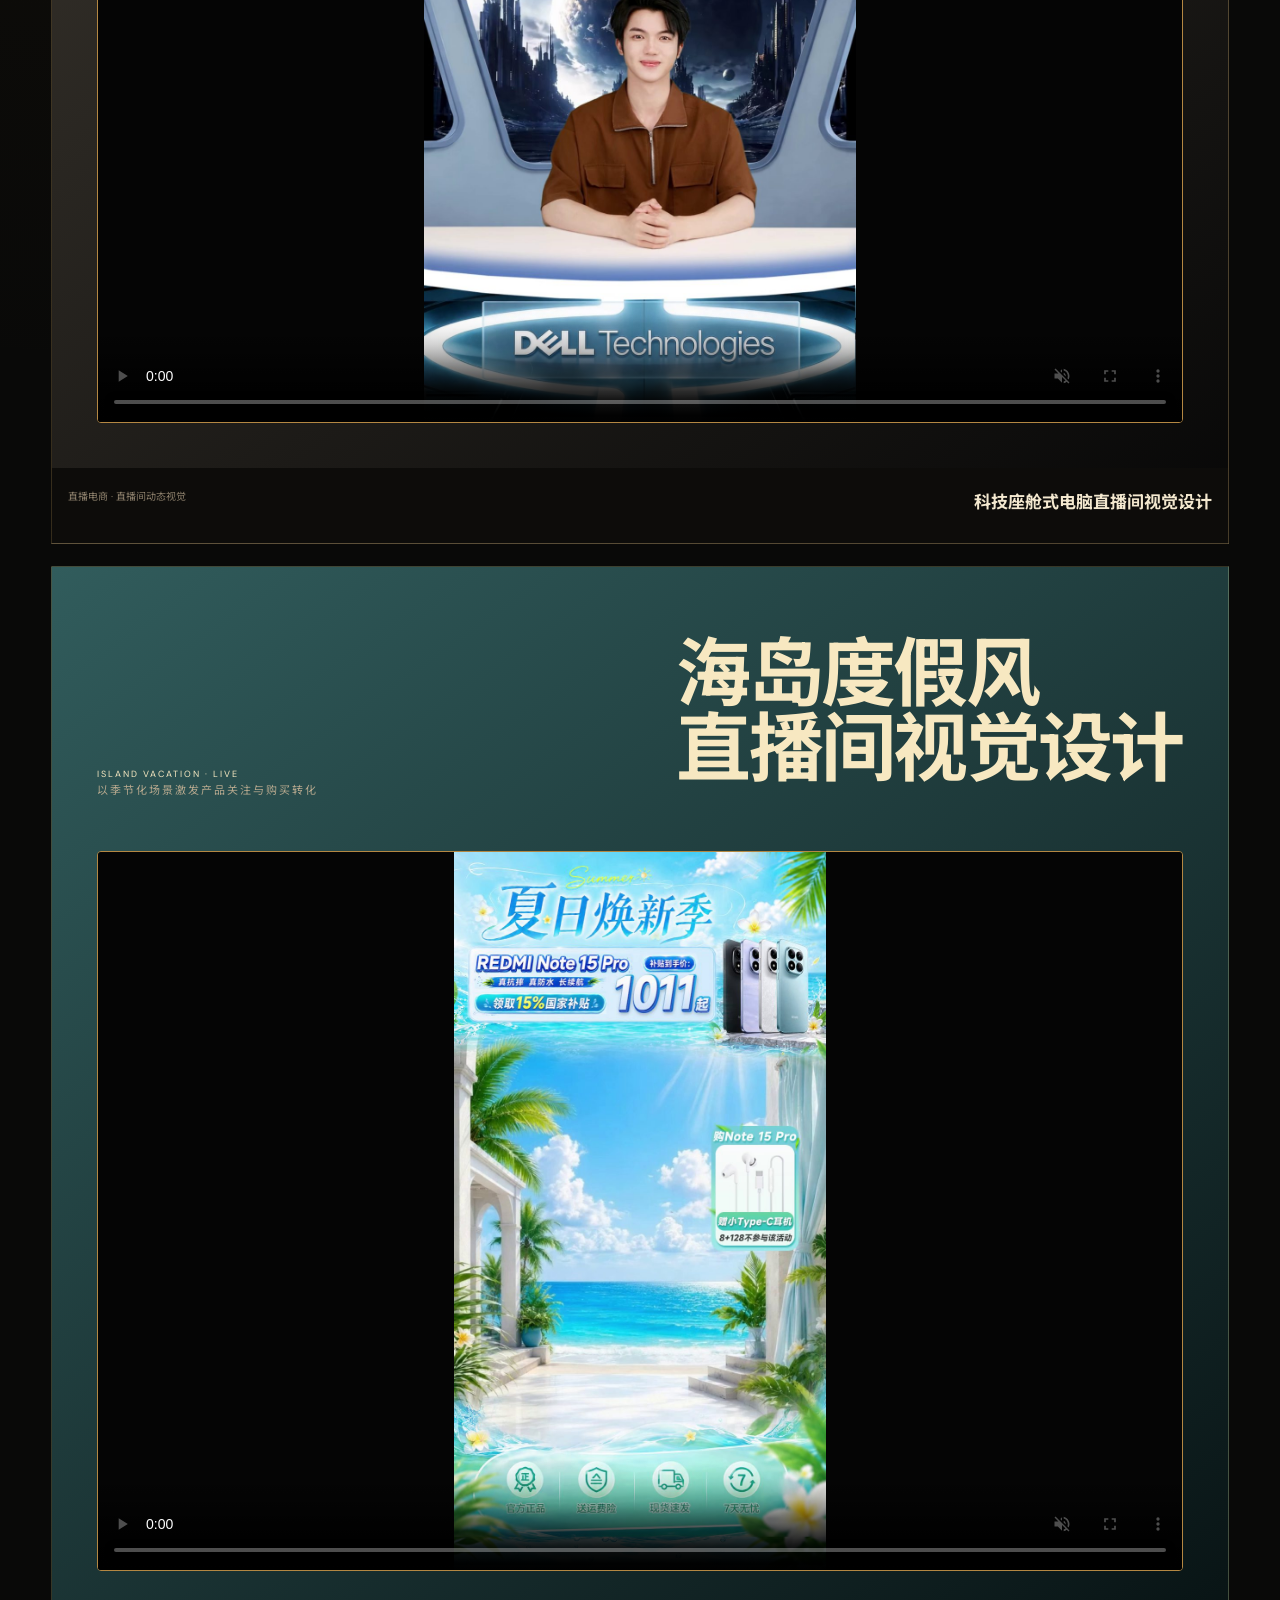
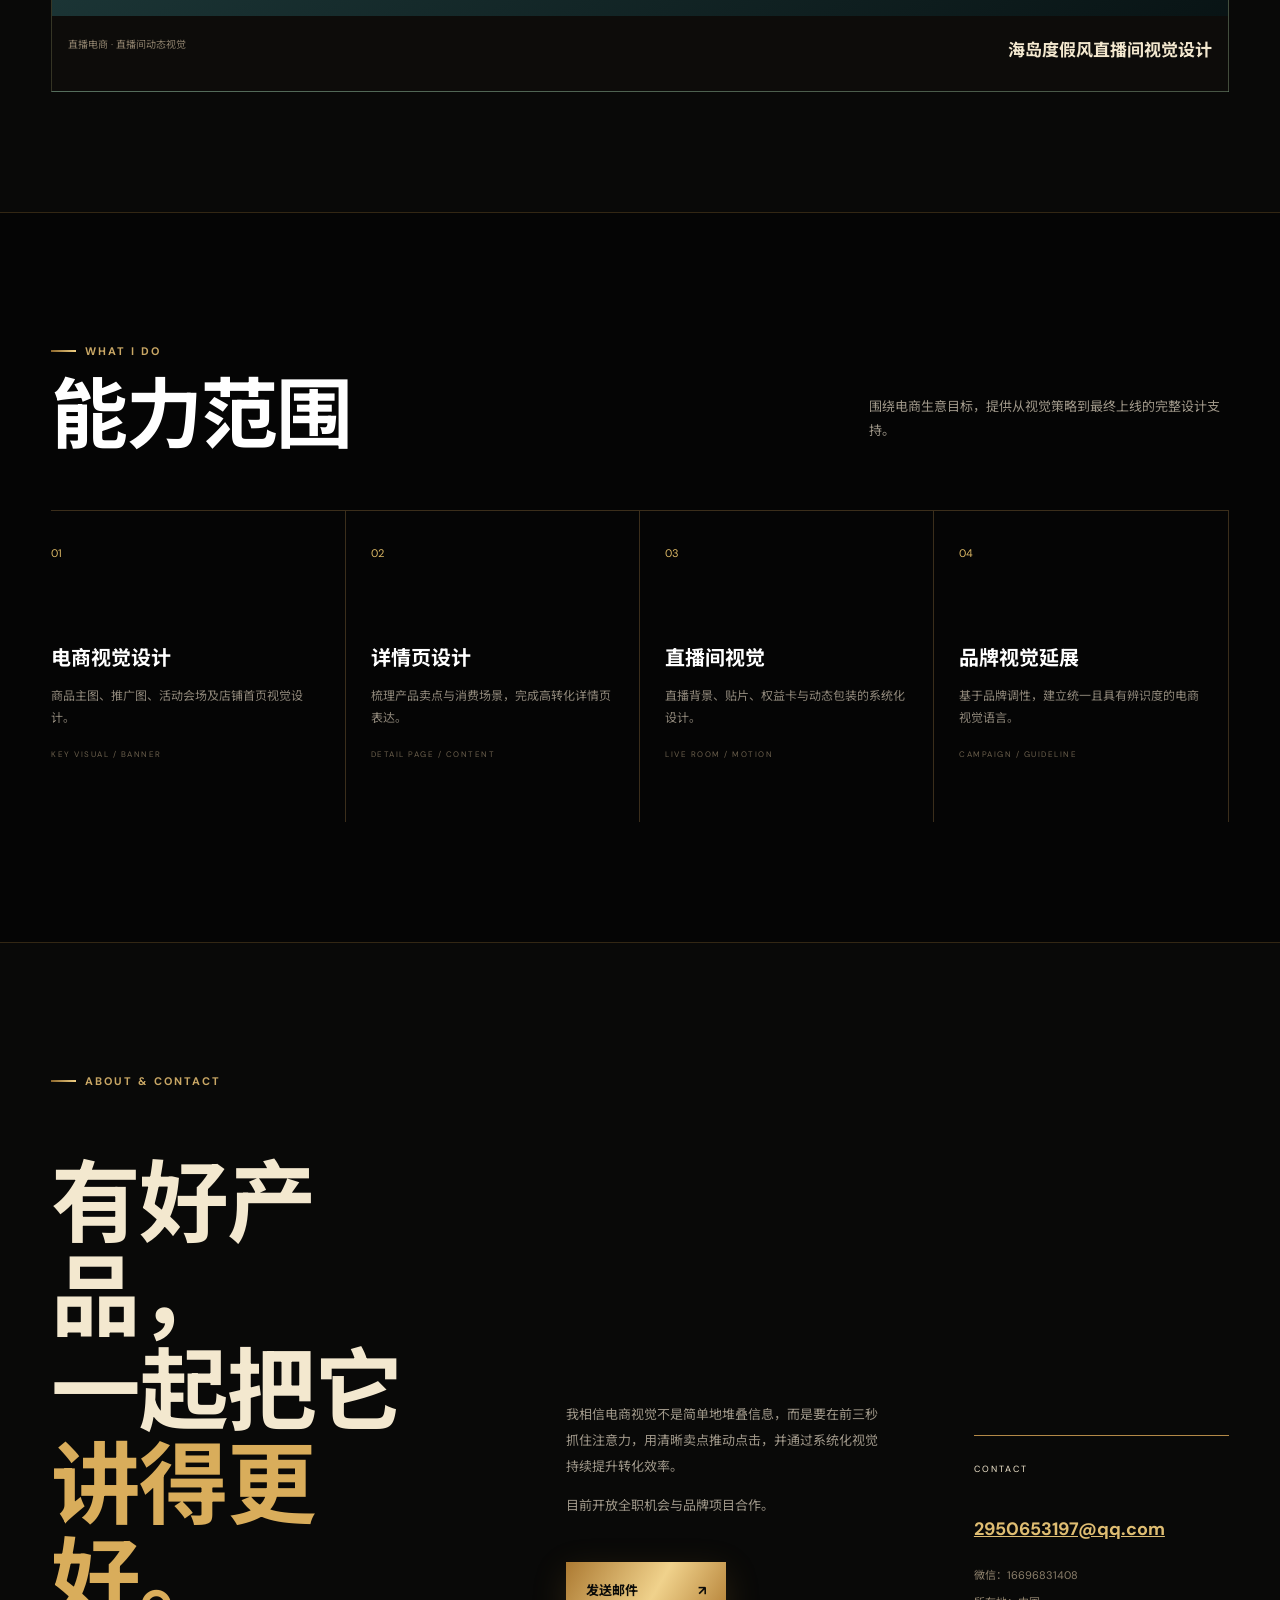
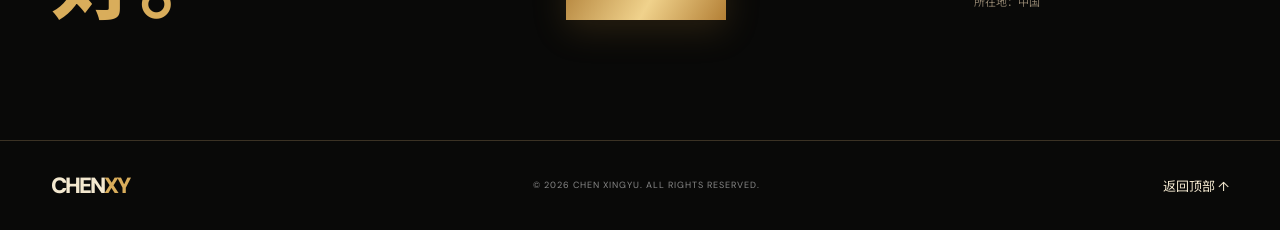
==== commit 5912d34b: "Remove first live scene and improve media loading" ====
--- a/old/index.html
+++ b/old/index.html
@@ -77,7 +77,7 @@
         <button class="active" data-filter="video">直播间动态视觉 <sup>06</sup></button>
         <button data-filter="keyvisual">电商主图&推广图 <sup>02</sup></button>
         <button data-filter="detail">详情页 <sup>02</sup></button>
-        <button data-filter="liveScene">直播间实况录屏 <sup>10</sup></button>
+        <button data-filter="liveScene">直播间实况录屏 <sup>09</sup></button>
         <button data-filter="all">全部作品 <sup>11</sup></button>
       </div>
 
@@ -90,7 +90,7 @@
               <span>覆盖游戏本、商务本与高性能笔记本详情页，将产品卖点、硬件参数、场景利益点与购买理由进行长图化整合展示。</span>
             </div>
             <div class="detail-page-frame">
-              <img src="../assets/detail-page-01.png" alt="3C 数码产品详情页长图合集">
+              <img src="../assets/detail-page-01.png" alt="3C 数码产品详情页长图合集" loading="lazy" decoding="async" fetchpriority="low">
             </div>
           </div>
           <div class="project-info"><span>3C数码 · 详情页</span><strong>笔记本电脑产品详情页长图合集</strong><i>↗</i></div>
@@ -106,7 +106,7 @@
             <div class="detail-page-carousel-frame">
               <button class="carousel-arrow carousel-prev" type="button" aria-label="上一张">‹</button>
               <div class="detail-page-frame carousel-detail-frame">
-                <img class="carousel-image" src="../assets/detail-carousel-01.png" alt="3C 产品详情页轮播展示">
+                <img class="carousel-image" src="../assets/detail-carousel-01.png" alt="3C 产品详情页轮播展示" loading="lazy" decoding="async" fetchpriority="low">
               </div>
               <button class="carousel-arrow carousel-next" type="button" aria-label="下一张">›</button>
             </div>
@@ -130,14 +130,14 @@
             </div>
             <div class="live-scene-stage">
               <button class="carousel-arrow video-prev" type="button" aria-label="上一个视频">‹</button>
-              <video class="live-scene-video" controls preload="none" playsinline data-lazy-video poster="../assets/posters/live-scene-01.jpg">
-                <source data-src="../assets/live-scene-01.mp4" type="video/mp4">
+              <video class="live-scene-video" controls preload="none" playsinline data-lazy-video poster="../assets/posters/live-scene-02.jpg">
+                <source data-src="../assets/live-scene-02.mp4" type="video/mp4">
                 当前浏览器不支持视频播放。
               </video>
               <button class="carousel-arrow video-next" type="button" aria-label="下一个视频">›</button>
             </div>
             <div class="carousel-foot">
-              <span class="video-count">01 / 10</span>
+              <span class="video-count">01 / 09</span>
               <span class="drag-hint">左右切换录屏，点击播放按钮观看</span>
               <div class="video-dots" aria-hidden="true"></div>
             </div>
@@ -156,7 +156,7 @@
             </div>
             <div class="carousel-stage">
               <button class="carousel-arrow carousel-prev" type="button" aria-label="上一张">‹</button>
-              <img class="carousel-image" src="../assets/promo-01.png" alt="电商主图与推广图展示">
+              <img class="carousel-image" src="../assets/promo-01.png" alt="电商主图与推广图展示" loading="lazy" decoding="async" fetchpriority="low">
               <button class="carousel-arrow carousel-next" type="button" aria-label="下一张">›</button>
             </div>
             <div class="carousel-foot">
@@ -178,7 +178,7 @@
             </div>
             <div class="carousel-stage">
               <button class="carousel-arrow carousel-prev" type="button" aria-label="上一张">‹</button>
-              <img class="carousel-image" src="../assets/main-visual-01.png" alt="3C 电商主图展示">
+              <img class="carousel-image" src="../assets/main-visual-01.png" alt="3C 电商主图展示" loading="lazy" decoding="async" fetchpriority="low">
               <button class="carousel-arrow carousel-next" type="button" aria-label="下一张">›</button>
             </div>
             <div class="carousel-foot">
